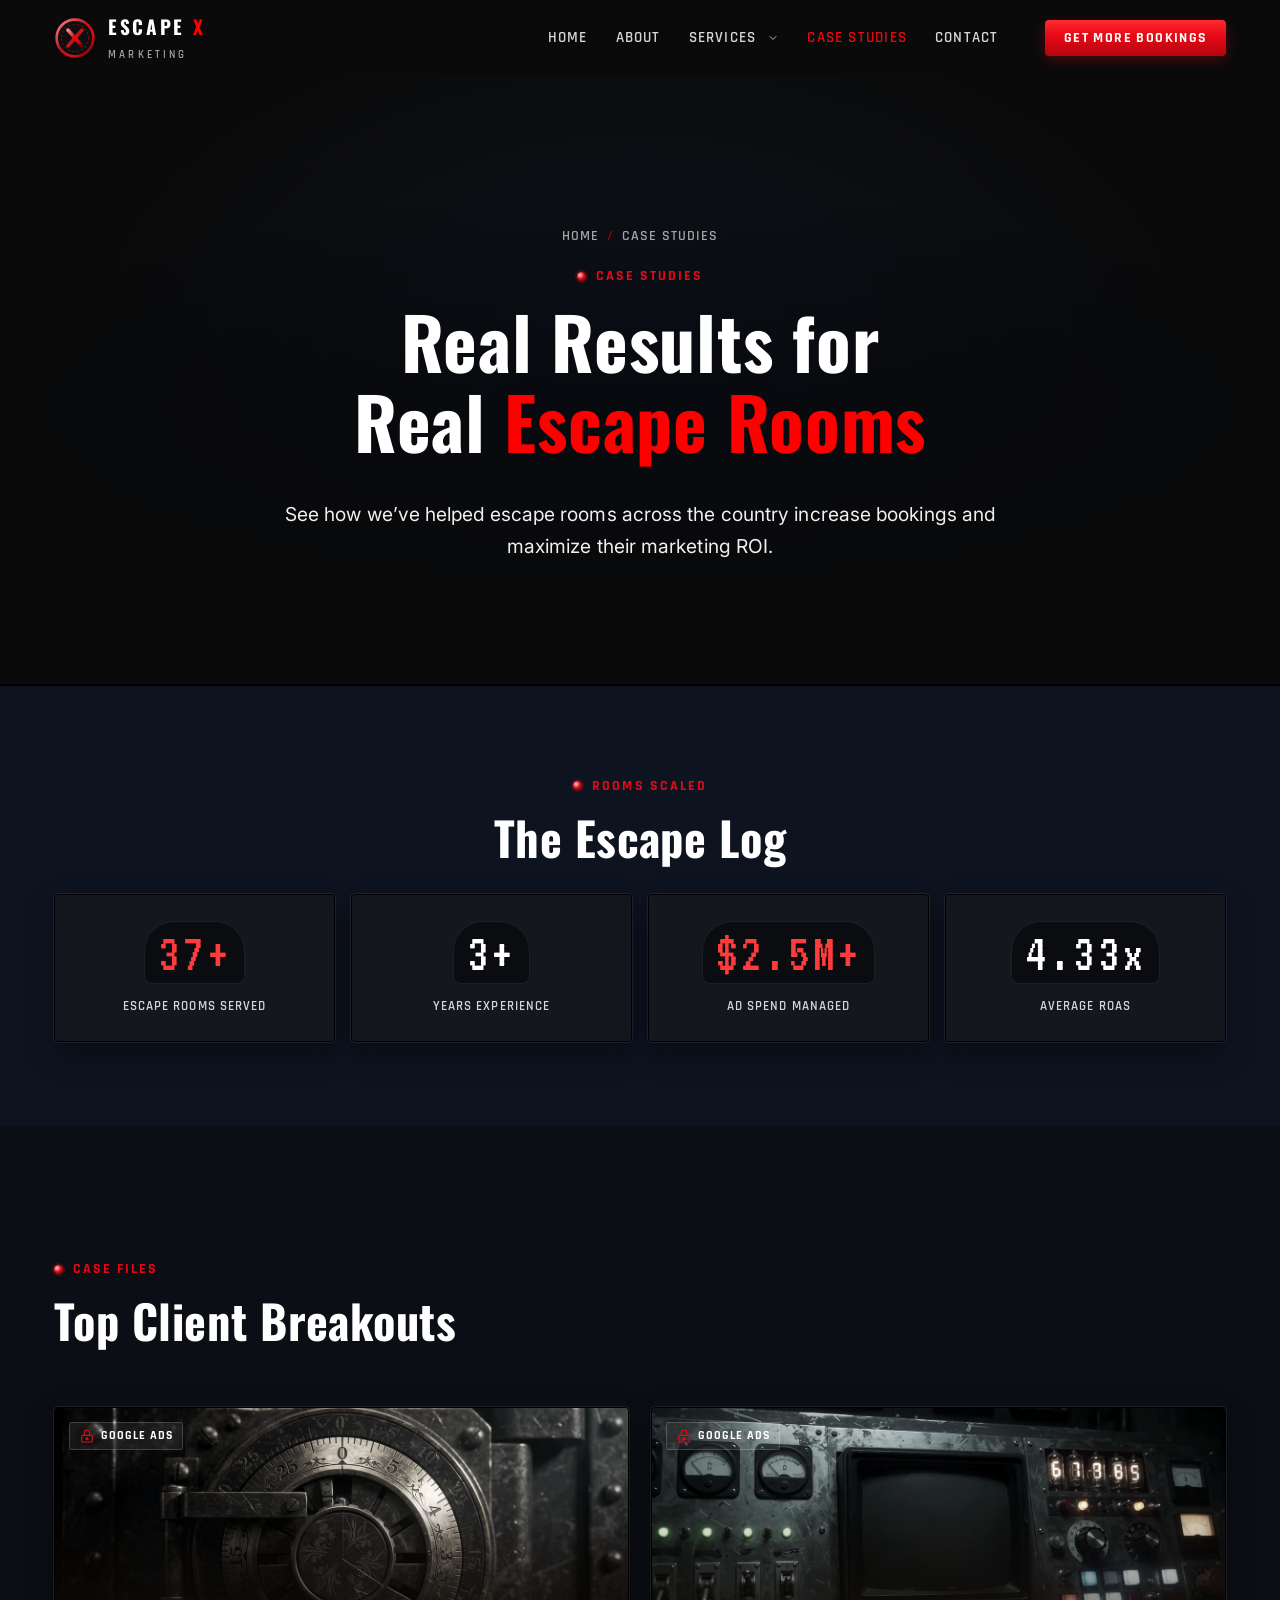
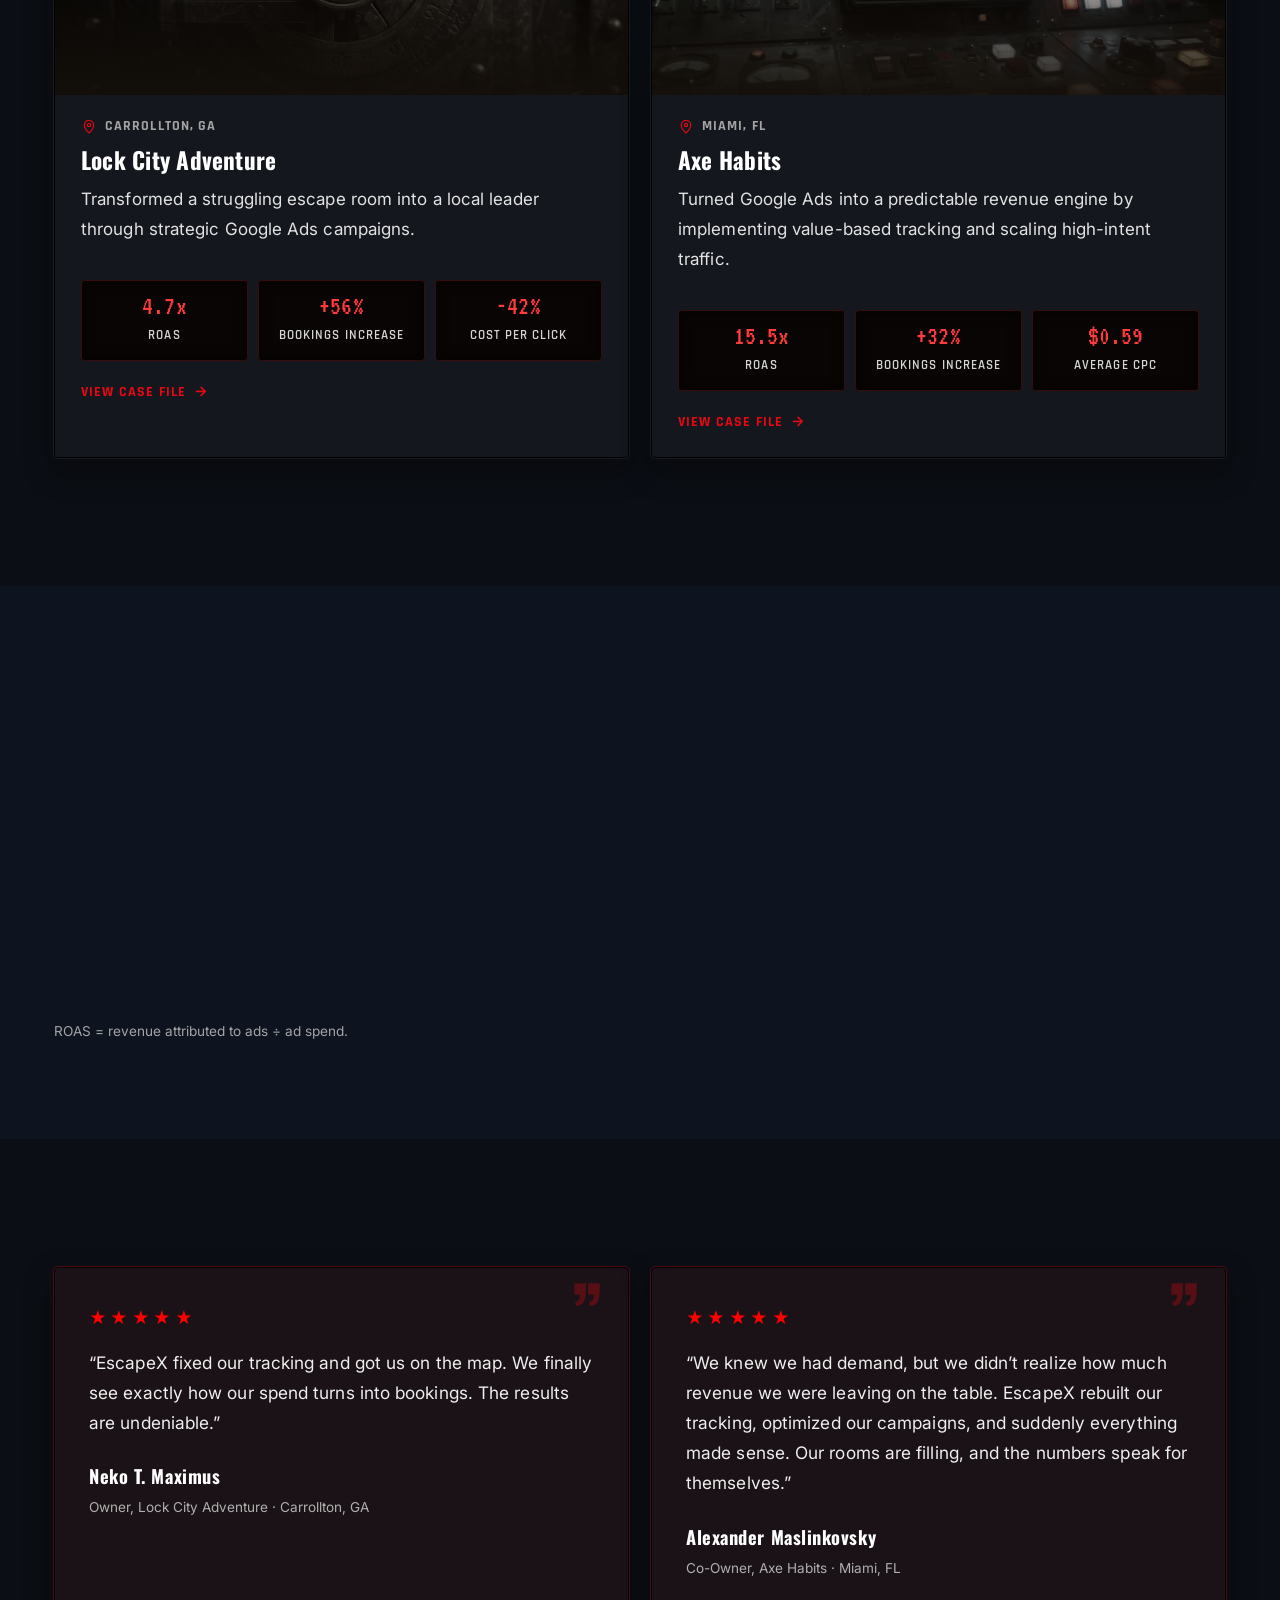
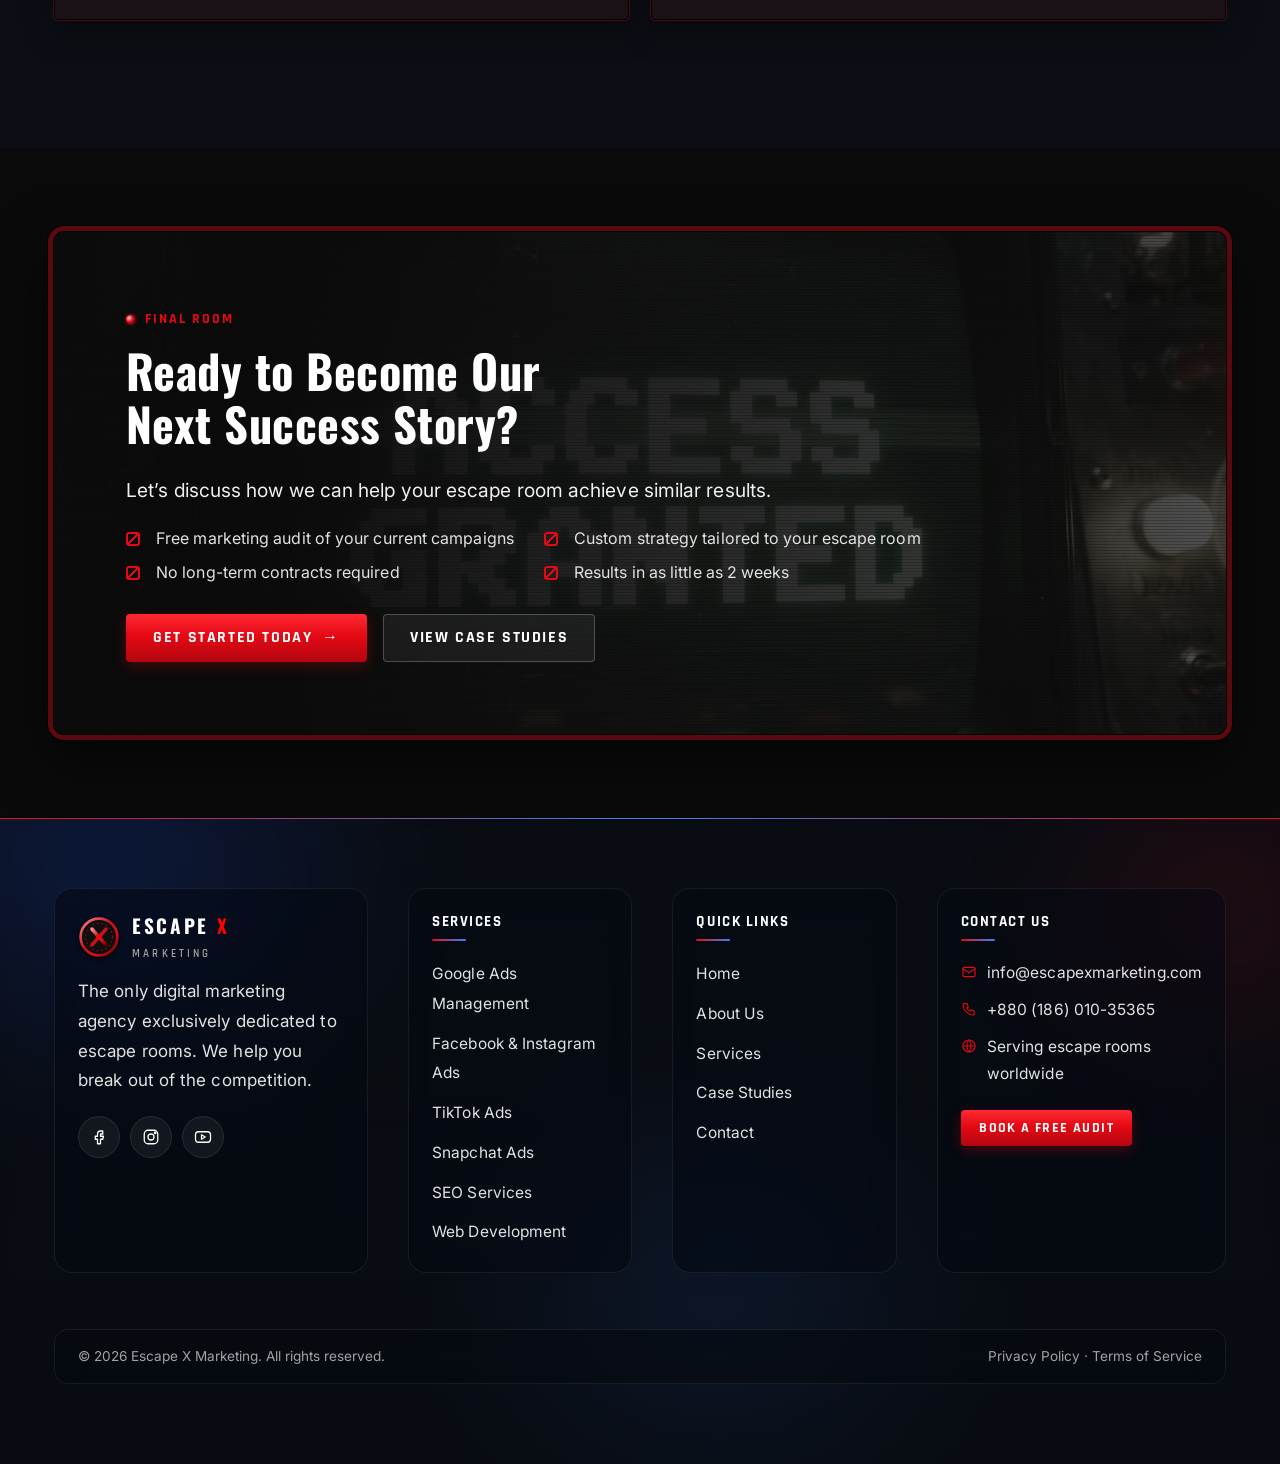
==== case-studies.html @ 793ba607 "Add files via upload" ====
<!doctype html>
<html lang="en" class="no-js">
<head>
<meta charset="utf-8">
<meta name="robots" content="noindex, nofollow">
<meta name="viewport" content="width=device-width, initial-scale=1, viewport-fit=cover">
<title>Case Studies | Escape X Marketing</title>
<meta name="description" content="Real results for real escape rooms: 4.7x and 15.5x ROAS case studies from Lock City Adventure and Axe Habits.">
<meta name="theme-color" content="#0a0a0a">
<meta property="og:title" content="Case Studies | Escape X Marketing">
<meta property="og:description" content="Real results for real escape rooms: 4.7x and 15.5x ROAS case studies from Lock City Adventure and Axe Habits.">
<meta property="og:type" content="website">
<link rel="icon" href="data:image/svg+xml,<svg viewBox='0 0 48 48' aria-hidden='true'><defs><linearGradient id='lgB' x1='0' y1='0' x2='1' y2='1'><stop offset='0' stop-color='%23ff8a8a'/><stop offset='.45' stop-color='%23c1121c'/><stop offset='.7' stop-color='%23e50914'/><stop offset='1' stop-color='%235a0000'/></linearGradient></defs><circle cx='24' cy='24' r='21' fill='%230f0f0f' stroke='url(%23lgB)' stroke-width='3'/><circle cx='24' cy='24' r='15.5' fill='none' stroke='%23e50914' stroke-width='1' stroke-dasharray='2 3' opacity='.8'/><path d='M16 15 32 33M32 15 16 33' stroke='url(%23lgB)' stroke-width='4.2' stroke-linecap='round'/><circle cx='24' cy='24' r='3.4' fill='%23e50914'/></svg>">
<link rel="preconnect" href="https://fonts.googleapis.com">
<link rel="preconnect" href="https://fonts.gstatic.com" crossorigin>
<link href="https://fonts.googleapis.com/css2?family=Oswald:wght@500;600;700&family=Rajdhani:wght@500;600;700&family=Inter:wght@400;500;600;700&family=IBM+Plex+Mono:wght@400;500&family=VT323&display=swap" rel="stylesheet">
<link rel="stylesheet" href="assets/css/site.css">
<link rel="stylesheet" href="assets/css/scroll-world.css">
</head>
<body>
<a class="skip" href="#main">Skip to content</a>
<header class="site-header">
  <div class="container">
    <a class="brand" href="index.html" aria-label="Escape X Marketing home"><svg viewBox="0 0 48 48" aria-hidden="true"><defs><linearGradient id="lgB" x1="0" y1="0" x2="1" y2="1"><stop offset="0" stop-color="#ff8a8a"/><stop offset=".45" stop-color="#c1121c"/><stop offset=".7" stop-color="#e50914"/><stop offset="1" stop-color="#5a0000"/></linearGradient></defs><circle cx="24" cy="24" r="21" fill="#0f0f0f" stroke="url(#lgB)" stroke-width="3"/><circle cx="24" cy="24" r="15.5" fill="none" stroke="#e50914" stroke-width="1" stroke-dasharray="2 3" opacity=".8"/><path d="M16 15 32 33M32 15 16 33" stroke="url(#lgB)" stroke-width="4.2" stroke-linecap="round"/><circle cx="24" cy="24" r="3.4" fill="#e50914"/></svg><span><span class="brand-word">ESCAPE <b class="brass-text">X</b></span><span class="brand-sub">MARKETING</span></span></a>
    <button class="burger" type="button" aria-label="Open menu" aria-expanded="false" aria-controls="site-nav"><span></span><span></span><span></span></button>
    <nav class="nav" id="site-nav" aria-label="Main">
      <a href="index.html">Home</a><a href="about.html">About</a><div class="dd"><a class="dd-link" href="services.html">Services</a><button type="button" class="dd-toggle" aria-expanded="false" aria-controls="svc-menu" aria-label="Show services list"><svg class="" viewBox="0 0 24 24" fill="none" stroke="currentColor" stroke-width="1.7" stroke-linecap="round" stroke-linejoin="round" aria-hidden="true"><path d="m6 9 6 6 6-6"/></svg></button><div class="dd-menu" id="svc-menu"><a href="services/google-ads.html"><span class="dd-ico"><svg class="" viewBox="0 0 24 24" fill="none" stroke="currentColor" stroke-width="1.7" stroke-linecap="round" stroke-linejoin="round" aria-hidden="true"><circle cx="11" cy="11" r="7"/><path d="m20 20-3.5-3.5"/></svg></span><span class="dd-txt"><b>Google Ads Management</b><small>4.2x Avg. ROAS</small></span></a><a href="services/facebook-instagram-ads.html"><span class="dd-ico"><svg class="" viewBox="0 0 24 24" fill="none" stroke="currentColor" stroke-width="1.7" stroke-linecap="round" stroke-linejoin="round" aria-hidden="true"><circle cx="12" cy="12" r="9"/><circle cx="12" cy="12" r="5"/><circle cx="12" cy="12" r="1.5"/></svg></span><span class="dd-txt"><b>Facebook &amp; Instagram Ads</b><small>32% Lower CPA</small></span></a><a href="services/tiktok-ads.html"><span class="dd-ico"><svg class="" viewBox="0 0 24 24" fill="none" stroke="currentColor" stroke-width="1.7" stroke-linecap="round" stroke-linejoin="round" aria-hidden="true"><rect x="3" y="4" width="18" height="16" rx="3"/><path d="m10 9 5 3-5 3z"/></svg></span><span class="dd-txt"><b>TikTok Ads</b><small>2.8M+ Views</small></span></a><a href="services/snapchat-ads.html"><span class="dd-ico"><svg class="" viewBox="0 0 24 24" fill="none" stroke="currentColor" stroke-width="1.7" stroke-linecap="round" stroke-linejoin="round" aria-hidden="true"><circle cx="12" cy="12" r="4"/><path d="M4 8V6a2 2 0 0 1 2-2h2M16 4h2a2 2 0 0 1 2 2v2M20 16v2a2 2 0 0 1-2 2h-2M8 20H6a2 2 0 0 1-2-2v-2"/></svg></span><span class="dd-txt"><b>Snapchat Ads</b><small>45% CTR Increase</small></span></a><a href="services/seo-services.html"><span class="dd-ico"><svg class="" viewBox="0 0 24 24" fill="none" stroke="currentColor" stroke-width="1.7" stroke-linecap="round" stroke-linejoin="round" aria-hidden="true"><path d="M12 21s-7-6.2-7-12a7 7 0 0 1 14 0c0 5.8-7 12-7 12z"/><circle cx="12" cy="9" r="2.5"/></svg></span><span class="dd-txt"><b>SEO Services</b><small>187% Traffic Growth</small></span></a><a href="services/web-development.html"><span class="dd-ico"><svg class="" viewBox="0 0 24 24" fill="none" stroke="currentColor" stroke-width="1.7" stroke-linecap="round" stroke-linejoin="round" aria-hidden="true"><path d="m8 8-5 4 5 4M16 8l5 4-5 4M14 4l-4 16"/></svg></span><span class="dd-txt"><b>Web Development</b><small>68% Conv. Rate Boost</small></span></a></div></div><a href="case-studies.html" aria-current="page">Case Studies</a><a href="contact.html">Contact</a>
      <a class="btn mobile-cta" href="contact.html">Get More Bookings <span class="arrow">→</span></a>
    </nav>
    <a class="btn btn-sm header-cta" href="contact.html">Get More Bookings</a>
  </div>
</header>
<main id="main">
<section class="page-hero">
  <div class="container">
    <nav class="crumbs" aria-label="Breadcrumb"><a href="index.html">Home</a><span aria-hidden="true">/</span><span>Case Studies</span></nav>
    <span class="eyebrow">Case Studies</span>
    <h1>Real Results for Real <span class="brass-text">Escape Rooms</span></h1>
    <p class="lead">See how we’ve helped escape rooms across the country increase bookings and maximize their marketing ROI.</p>
    
  </div>
</section><section class="section-tight bg-vault"><div class="container">
  <div class="section-head center reveal" style="margin-bottom:30px"><span class="eyebrow">Rooms scaled</span><h2>The Escape Log</h2></div>
  <div class="stats"><div class="panel rivets stat reveal reveal-d0"><div class="num"><span data-count="37" data-decimals="0" data-prefix="" data-suffix="+">37+</span></div><div class="lbl">Escape Rooms Served</div></div><div class="panel rivets stat reveal reveal-d1"><div class="num cyan"><span data-count="3" data-decimals="0" data-prefix="" data-suffix="+">3+</span></div><div class="lbl">Years Experience</div></div><div class="panel rivets stat reveal reveal-d2"><div class="num"><span data-count="2.5" data-decimals="1" data-prefix="$" data-suffix="M+">$2.5M+</span></div><div class="lbl">Ad Spend Managed</div></div><div class="panel rivets stat reveal reveal-d3"><div class="num cyan"><span data-count="4.33" data-decimals="2" data-prefix="" data-suffix="x">4.33x</span></div><div class="lbl">Average ROAS</div></div></div>
</div></section>
<section class="section"><div class="container">
  <div class="section-head reveal"><span class="eyebrow">Case files</span><h2>Top Client Breakouts</h2></div>
  <div class="grid g2"><a class="panel case-card panel-glow reveal reveal-d0" href="case-study-detail.html?case=lock-city">
  <div class="media"><span class="badge"><svg class="keyhole" viewBox="0 0 24 24" fill="none" stroke="currentColor" stroke-width="1.7" stroke-linecap="round" stroke-linejoin="round" aria-hidden="true"><rect x="4" y="11" width="16" height="10" rx="2"/><path d="M8 11V7a4 4 0 0 1 8 0v4"/><circle cx="12" cy="16" r="1.5"/></svg> Google Ads</span><img src="assets/img/results-mid.jpg" alt="" loading="lazy"></div>
  <div class="body">
    <span class="loc"><svg class="keyhole" viewBox="0 0 24 24" fill="none" stroke="currentColor" stroke-width="1.7" stroke-linecap="round" stroke-linejoin="round" aria-hidden="true"><path d="M12 21s-7-6.2-7-12a7 7 0 0 1 14 0c0 5.8-7 12-7 12z"/><circle cx="12" cy="9" r="2.5"/></svg> Carrollton, GA</span>
    <h3>Lock City Adventure</h3>
    <p>Transformed a struggling escape room into a local leader through strategic Google Ads campaigns.</p>
    <div class="kpis"><div><b>4.7x</b><span>ROAS</span></div><div><b>+56%</b><span>Bookings Increase</span></div><div><b>-42%</b><span>Cost Per Click</span></div></div>
    <span class="card-link">View case file <span aria-hidden="true">→</span></span>
  </div>
</a><a class="panel case-card panel-glow reveal reveal-d1" href="case-study-detail.html?case=axe-habits">
  <div class="media"><span class="badge"><svg class="keyhole" viewBox="0 0 24 24" fill="none" stroke="currentColor" stroke-width="1.7" stroke-linecap="round" stroke-linejoin="round" aria-hidden="true"><rect x="4" y="11" width="16" height="10" rx="2"/><path d="M8 11V7a4 4 0 0 1 8 0v4"/><circle cx="12" cy="16" r="1.5"/></svg> Google Ads</span><img src="assets/img/cta-mid.jpg" alt="" loading="lazy"></div>
  <div class="body">
    <span class="loc"><svg class="keyhole" viewBox="0 0 24 24" fill="none" stroke="currentColor" stroke-width="1.7" stroke-linecap="round" stroke-linejoin="round" aria-hidden="true"><path d="M12 21s-7-6.2-7-12a7 7 0 0 1 14 0c0 5.8-7 12-7 12z"/><circle cx="12" cy="9" r="2.5"/></svg> Miami, FL</span>
    <h3>Axe Habits</h3>
    <p>Turned Google Ads into a predictable revenue engine by implementing value-based tracking and scaling high-intent traffic.</p>
    <div class="kpis"><div><b>15.5x</b><span>ROAS</span></div><div><b>+32%</b><span>Bookings Increase</span></div><div><b>$0.59</b><span>Average CPC</span></div></div>
    <span class="card-link">View case file <span aria-hidden="true">→</span></span>
  </div>
</a></div>
</div></section>
<section class="section-tight bg-vault"><div class="container">
  <div class="section-head reveal"><span class="eyebrow">ROI metrics</span><h2>Side-by-Side</h2></div>
  <div class="panel reveal" style="padding:10px 18px;overflow-x:auto"><table class="spec"><thead><tr><th>Client</th><th>Location</th><th>Channel</th><th>ROAS</th><th>Bookings</th></tr></thead><tbody><tr><th><a class="cyan-text" href="case-study-detail.html?case=lock-city">Lock City Adventure</a></th><td>Carrollton, GA</td><td>Google Ads</td><td><b class='mono' style='color:var(--green)'>4.7x</b></td><td><b class='mono' style='color:var(--green)'>+56%</b></td></tr><tr><th><a class="cyan-text" href="case-study-detail.html?case=axe-habits">Axe Habits</a></th><td>Miami, FL</td><td>Google Ads</td><td><b class='mono' style='color:var(--green)'>15.5x</b></td><td><b class='mono' style='color:var(--green)'>+32%</b></td></tr></tbody></table></div>
  <p class="note" style="margin-top:14px">ROAS = revenue attributed to ads ÷ ad spend.</p>
</div></section>
<section class="section" id="voices"><div class="container"><div class="grid g2"><figure class="panel quote reveal reveal-d0" style="margin:0">
  <div class="stars" aria-label="5 out of 5 stars">★★★★★</div>
  <blockquote>“EscapeX fixed our tracking and got us on the map. We finally see exactly how our spend turns into bookings. The results are undeniable.”</blockquote>
  <figcaption><cite><b>Neko T. Maximus</b><span>Owner, Lock City Adventure · Carrollton, GA</span></cite></figcaption>
</figure><figure class="panel quote reveal reveal-d1" style="margin:0">
  <div class="stars" aria-label="5 out of 5 stars">★★★★★</div>
  <blockquote>“We knew we had demand, but we didn’t realize how much revenue we were leaving on the table. EscapeX rebuilt our tracking, optimized our campaigns, and suddenly everything made sense. Our rooms are filling, and the numbers speak for themselves.”</blockquote>
  <figcaption><cite><b>Alexander Maslinkovsky</b><span>Co-Owner, Axe Habits · Miami, FL</span></cite></figcaption>
</figure></div></div></section>
<section class="section-tight"><div class="container">
  <div class="cta-band reveal">
    <div class="bg"><img src="assets/img/cta-end.jpg" alt="" loading="lazy"></div>
    <span class="eyebrow">Final room</span>
    <h2>Ready to Become Our Next Success Story?</h2>
    <p class="lead">Let’s discuss how we can help your escape room achieve similar results.</p>
    <ul class="checks">
      <li>Free marketing audit of your current campaigns</li><li>Custom strategy tailored to your escape room</li>
      <li>No long-term contracts required</li><li>Results in as little as 2 weeks</li>
    </ul>
    <div class="btn-row"><a class="btn" href="contact.html">Get Started Today <span class="arrow">→</span></a><a class="btn btn-ghost" href="case-studies.html">View Case Studies</a></div>
  </div>
</div></section>
</main>
<footer class="site-footer">
  <div class="container">
    <div class="foot-grid">
      <div>
        <a class="brand" href="index.html" aria-label="Escape X Marketing home"><svg viewBox="0 0 48 48" aria-hidden="true"><defs><linearGradient id="lgB" x1="0" y1="0" x2="1" y2="1"><stop offset="0" stop-color="#ff8a8a"/><stop offset=".45" stop-color="#c1121c"/><stop offset=".7" stop-color="#e50914"/><stop offset="1" stop-color="#5a0000"/></linearGradient></defs><circle cx="24" cy="24" r="21" fill="#0f0f0f" stroke="url(#lgB)" stroke-width="3"/><circle cx="24" cy="24" r="15.5" fill="none" stroke="#e50914" stroke-width="1" stroke-dasharray="2 3" opacity=".8"/><path d="M16 15 32 33M32 15 16 33" stroke="url(#lgB)" stroke-width="4.2" stroke-linecap="round"/><circle cx="24" cy="24" r="3.4" fill="#e50914"/></svg><span><span class="brand-word">ESCAPE <b class="brass-text">X</b></span><span class="brand-sub">MARKETING</span></span></a>
        <p style="margin-top:18px;max-width:34ch">The only digital marketing agency exclusively dedicated to escape rooms. We help you break out of the competition.</p>
        <div class="socials">
          <a href="https://www.facebook.com/escapexmarketing/" target="_blank" rel="noopener" aria-label="Facebook"><svg class="" viewBox="0 0 24 24" fill="none" stroke="currentColor" stroke-width="1.7" stroke-linecap="round" stroke-linejoin="round" aria-hidden="true"><path d="M14 8h3V4h-3a4 4 0 0 0-4 4v3H7v4h3v6h4v-6h3l1-4h-4V8a0 0 0 0 1 0 0z"/></svg></a>
          <a href="https://www.instagram.com/escapexmarketing/" target="_blank" rel="noopener" aria-label="Instagram"><svg class="" viewBox="0 0 24 24" fill="none" stroke="currentColor" stroke-width="1.7" stroke-linecap="round" stroke-linejoin="round" aria-hidden="true"><rect x="3" y="3" width="18" height="18" rx="5"/><circle cx="12" cy="12" r="4"/><circle cx="17.5" cy="6.5" r="1"/></svg></a>
          <a href="https://www.youtube.com/@EscapeXMarketing" target="_blank" rel="noopener" aria-label="YouTube"><svg class="" viewBox="0 0 24 24" fill="none" stroke="currentColor" stroke-width="1.7" stroke-linecap="round" stroke-linejoin="round" aria-hidden="true"><rect x="2" y="5" width="20" height="14" rx="4"/><path d="m10 9 5 3-5 3z"/></svg></a>
        </div>
      </div>
      <div><h4>Services</h4><ul><li><a href="services/google-ads.html">Google Ads Management</a></li><li><a href="services/facebook-instagram-ads.html">Facebook &amp; Instagram Ads</a></li><li><a href="services/tiktok-ads.html">TikTok Ads</a></li><li><a href="services/snapchat-ads.html">Snapchat Ads</a></li><li><a href="services/seo-services.html">SEO Services</a></li><li><a href="services/web-development.html">Web Development</a></li></ul></div>
      <div><h4>Quick Links</h4><ul>
        <li><a href="index.html">Home</a></li><li><a href="about.html">About Us</a></li>
        <li><a href="services.html">Services</a></li><li><a href="case-studies.html">Case Studies</a></li>
        <li><a href="contact.html">Contact</a></li></ul></div>
      <div><h4>Contact Us</h4><ul class="foot-contact">
        <li><svg class="" viewBox="0 0 24 24" fill="none" stroke="currentColor" stroke-width="1.7" stroke-linecap="round" stroke-linejoin="round" aria-hidden="true"><rect x="3" y="5" width="18" height="14" rx="2"/><path d="m3 7 9 6 9-6"/></svg><a href="mailto:info@escapexmarketing.com">info@escapexmarketing.com</a></li>
        <li><svg class="" viewBox="0 0 24 24" fill="none" stroke="currentColor" stroke-width="1.7" stroke-linecap="round" stroke-linejoin="round" aria-hidden="true"><path d="M5 4h4l2 5-2.5 1.5a11 11 0 0 0 5 5L15 13l5 2v4a2 2 0 0 1-2 2A16 16 0 0 1 3 6a2 2 0 0 1 2-2"/></svg><a href="tel:+8801860103565">+880 (186) 010-35365</a></li>
        <li><svg class="" viewBox="0 0 24 24" fill="none" stroke="currentColor" stroke-width="1.7" stroke-linecap="round" stroke-linejoin="round" aria-hidden="true"><circle cx="12" cy="12" r="9"/><path d="M3 12h18M12 3a14 14 0 0 1 0 18M12 3a14 14 0 0 0 0 18"/></svg><span>Serving escape rooms worldwide</span></li></ul>
        <a class="btn btn-sm" style="margin-top:22px" href="contact.html">Book a Free Audit</a>
      </div>
    </div>
    <div class="foot-bottom">
      <span>© <span data-year>2026</span> Escape X Marketing. All rights reserved.</span>
      <span><a href="https://escapexmarketing.com/privacy-policy/" target="_blank" rel="noopener">Privacy Policy</a> · <a href="https://escapexmarketing.com/terms-&-conditions/" target="_blank" rel="noopener">Terms of Service</a></span>
    </div>
  </div>
</footer>
<script src="assets/js/site.js" defer></script>
</body>
</html>
---- assets/css/site.css ----
/* =====================================================================
   Escape X Marketing — design system (OLD-TECH edition)
   Colours match escapexmarketing.com (black · blood red · white).
   Old-tech details: riveted iron, red indicator lamps, LED/nixie digits,
   CRT scanlines, typewriter labels, label-maker tape, film grain
   ===================================================================== */
:root{
  /* Palette matched to escapexmarketing.com: black/charcoal, blood red, white, greys */
  --bg:#0a0a0a;
  --bg-2:#0f0f0f;
  --panel:#111111;
  --panel-2:#1a1a1a;
  --maroon:#3a0000;
  --maroon-2:#2c0709;
  --line:rgba(229,9,20,.2);
  --line-strong:rgba(229,9,20,.45);
  --ink:#ffffff;
  --ink-2:#bbbbbb;
  --ink-3:#7a7a7a;
  --brass-1:#ff8a8a;       /* legacy names -> red scale */
  --brass-2:#e50914;
  --brass-3:#a3000b;
  --brass-4:#5a0a0e;
  --cyan:#e50914;          /* primary accent (site red) */
  --cyan-2:#d21f1f;
  --cyan-glow:rgba(229,9,20,.45);
  --green:#ff3b3b;         /* "positive" readouts glow red like LED displays */
  --red:#ff0000;
  --radius:4px;
  --maxw:1220px;
  --header-h:76px;
  --f-display:"Oswald", Impact, "Arial Narrow", sans-serif;
  --f-body:"Inter", system-ui, -apple-system, Segoe UI, Roboto, sans-serif;
  --f-mono:"Special Elite", "Courier Prime", "Courier New", monospace;   /* typewriter */
  --f-crt:"VT323", "Courier New", monospace;                              /* CRT / LED digits */
  --brass-grad:linear-gradient(180deg,#ff2a33 0%,#e50914 45%,#b3060f 100%);
  --noise:url("data:image/svg+xml;utf8,<svg xmlns='http://www.w3.org/2000/svg' width='160' height='160'><filter id='n'><feTurbulence type='fractalNoise' baseFrequency='.9' numOctaves='3' stitchTiles='stitch'/><feColorMatrix values='0 0 0 0 1  0 0 0 0 1  0 0 0 0 1  0 0 0 .6 0'/></filter><rect width='100%' height='100%' filter='url(%23n)'/></svg>");
  --brushed:repeating-linear-gradient(90deg,rgba(255,255,255,.022) 0 1px,transparent 1px 3px);
  --rivet:radial-gradient(circle at 35% 35%,#f0f0f0,#7a7a7a 50%,#1a1a1a 80%);
}
*,*::before,*::after{box-sizing:border-box}
html{scroll-behavior:smooth;-webkit-text-size-adjust:100%}
@media (prefers-reduced-motion:reduce){html{scroll-behavior:auto}}
body{margin:0;background:var(--bg);color:var(--ink);font:400 17px/1.7 var(--f-body);-webkit-font-smoothing:antialiased;overflow-x:hidden}
body::after{ /* film grain + dust over everything */
  content:"";position:fixed;inset:0;pointer-events:none;z-index:60;
  background-image:var(--noise);opacity:.09;mix-blend-mode:overlay;
}
img,video{max-width:100%;display:block}
a{color:inherit;text-decoration:none}
::selection{background:var(--cyan);color:#ffffff}
:focus-visible{outline:2px dashed var(--cyan);outline-offset:3px}

.container{width:100%;max-width:var(--maxw);margin:0 auto;padding:0 24px}
@media (max-width:640px){.container{padding:0 16px}}
.skip{position:absolute;left:-999px;top:8px;z-index:100;background:var(--cyan);color:#ffffff;padding:8px 14px}
.skip:focus{left:8px}

/* ---------- Typography ---------- */
h1,h2,h3,h4{font-family:var(--f-display);font-weight:700;letter-spacing:.01em;line-height:1.12;margin:0 0 .5em;text-wrap:balance;color:var(--ink)}
h1{font-size:clamp(2.3rem,5.6vw,4.5rem)}
h2{font-size:clamp(1.8rem,3.8vw,2.9rem)}
h3{font-size:clamp(1.15rem,2vw,1.45rem)}
h4{font-size:1.05rem}
p{margin:0 0 1em;color:var(--ink-2)}
.lead{font-size:clamp(1.05rem,1.6vw,1.2rem);color:var(--ink-2);max-width:62ch}
.brass-text{color:#ff0000;text-shadow:0 0 24px rgba(255,0,0,.35)}
.cyan-text{color:var(--cyan);text-shadow:0 0 12px var(--cyan-glow)}
.eyebrow{
  display:inline-flex;align-items:center;gap:.7em;margin-bottom:1.1rem;
  font:400 .8rem/1 var(--f-mono);letter-spacing:.2em;text-transform:uppercase;color:var(--cyan);
}
.eyebrow::before{ /* tungsten indicator lamp */
  content:"";width:9px;height:9px;border-radius:50%;flex-shrink:0;
  background:radial-gradient(circle at 35% 35%,#ffd0d0,#e50914 45%,#5a0000);
  box-shadow:0 0 10px rgba(229,9,20,.9),0 0 0 2px #300004;
}
.mono{font-family:var(--f-mono)}
.center{text-align:center}
.center .eyebrow{justify-content:center}
.center .lead{margin-left:auto;margin-right:auto}

/* ---------- Buttons: engraved brass plaque + Dymo tape ---------- */
.btn{
  position:relative;display:inline-flex;align-items:center;justify-content:center;gap:.6em;
  padding:1em 1.7em;border-radius:4px;border:0;cursor:pointer;
  font:400 .9rem/1 var(--f-mono);letter-spacing:.14em;text-transform:uppercase;
  color:#ffffff;background:var(--brass-grad);
  text-shadow:0 1px 0 rgba(0,0,0,.35);
  box-shadow:inset 0 1px 0 rgba(255,255,255,.6),inset 0 -2px 0 rgba(0,0,0,.4),0 0 0 1px #300004,0 4px 0 #0a0a0a,0 8px 18px rgba(0,0,0,.5);
  transition:transform .12s ease,box-shadow .12s ease,filter .2s ease;white-space:nowrap;
}
.btn::before,.btn::after{ /* screws */
  content:"";position:absolute;top:50%;width:6px;height:6px;margin-top:-3px;border-radius:50%;
  background:var(--rivet);box-shadow:0 1px 1px rgba(0,0,0,.6);
}
.btn::before{left:8px}.btn::after{right:8px}
.btn:hover{filter:brightness(1.1)}
.btn:active{transform:translateY(3px);box-shadow:inset 0 1px 0 rgba(255,255,255,.5),inset 0 -1px 0 rgba(0,0,0,.4),0 0 0 1px #300004,0 1px 0 #0a0a0a,0 3px 8px rgba(0,0,0,.5)}
.btn-ghost{ /* embossed label-maker tape */
  background:#111111;color:#ffffff;text-shadow:0 1px 0 #000,0 -1px 0 rgba(255,255,255,.08);
  box-shadow:inset 0 0 0 1px #2a2a2a,0 3px 0 #000,0 8px 16px rgba(0,0,0,.45);
}
.btn-ghost::before,.btn-ghost::after{display:none}
.btn-ghost:hover{background:#1a1a1a;color:var(--cyan);filter:none}
.btn-sm{padding:.8em 1.3em;font-size:.78rem}
.btn .arrow{transition:transform .2s}
.btn:hover .arrow{transform:translateX(4px)}
.btn-row{display:flex;flex-wrap:wrap;gap:16px}

/* ---------- Header: iron rail with red trim ---------- */
.site-header{
  position:sticky;top:0;z-index:50;height:var(--header-h);
  background:var(--brushed),linear-gradient(180deg,#1a1a1a,#0b0b0b);
  border-bottom:2px solid #000;
  box-shadow:0 1px 0 #5a0a0e,0 6px 20px rgba(0,0,0,.6);
}
.site-header::after{content:"";position:absolute;left:0;right:0;bottom:-4px;height:2px;background:var(--brass-grad);opacity:.8}
.site-header .container{height:100%;display:flex;align-items:center;gap:24px}
.brand{display:flex;align-items:center;gap:12px;flex-shrink:0}
.brand svg{width:42px;height:42px;filter:drop-shadow(0 2px 2px rgba(0,0,0,.7))}
.brand-word{font:700 1.2rem/1 var(--f-display);letter-spacing:.14em}
.brand-word b{font-weight:900}
.brand-sub{display:block;font:400 .6rem/1 var(--f-mono);letter-spacing:.34em;color:var(--ink-3);margin-top:5px}
.nav{margin-left:auto;display:flex;align-items:center;gap:2px}
.nav > a,.nav .dd > button{
  font:400 .8rem/1 var(--f-mono);letter-spacing:.14em;text-transform:uppercase;color:var(--ink-2);
  padding:10px 13px;border-radius:3px;background:none;border:0;cursor:pointer;
  display:inline-flex;align-items:center;gap:6px;transition:color .2s,background .2s;
}
.nav > a:hover,.nav .dd > button:hover,.nav .dd:focus-within > button{color:var(--ink);background:rgba(229,9,20,.08)}
.nav a[aria-current="page"],.nav .dd.active > button{color:var(--cyan);text-shadow:0 0 10px var(--cyan-glow)}
.dd{position:relative}
.dd > button svg{width:10px;height:10px;transition:transform .2s}
.dd-menu{
  position:absolute;top:calc(100% + 12px);left:50%;transform:translate(-50%,6px);
  min-width:310px;padding:10px;border-radius:6px;
  background:var(--brushed),linear-gradient(180deg,#1a1a1a,#0f0f0f);border:1px solid #000;
  box-shadow:0 0 0 1px #5a0a0e,0 24px 60px rgba(0,0,0,.7);
  opacity:0;visibility:hidden;transition:opacity .18s,transform .18s,visibility .18s;
}
.dd:hover .dd-menu,.dd:focus-within .dd-menu,.dd.open .dd-menu{opacity:1;visibility:visible;transform:translate(-50%,0)}
.dd:hover > button svg,.dd.open > button svg{transform:rotate(180deg)}
.dd-menu a{display:flex;align-items:center;gap:12px;padding:10px 12px;border-radius:4px;font-size:.95rem;color:var(--ink-2)}
.dd-menu a:hover,.dd-menu a[aria-current="page"]{background:rgba(229,9,20,.08);color:var(--ink)}
.dd-menu a .ico{width:32px;height:32px;border-radius:50%;display:grid;place-items:center;background:radial-gradient(circle at 35% 30%,#2a2a2a,#0f0f0f);box-shadow:0 0 0 1.5px #8b0d12;color:var(--brass-2);flex-shrink:0}
.dd-menu a .ico svg{width:15px;height:15px}
.dd-menu a small{display:block;font:400 .66rem/1.3 var(--f-mono);color:var(--cyan);letter-spacing:.08em;margin-top:2px}
.dd-menu hr{border:0;border-top:1px dashed var(--line-strong);margin:6px 4px}
.header-cta{margin-left:10px}
.burger{display:none;margin-left:auto;width:46px;height:46px;border-radius:4px;border:0;background:#111111;box-shadow:inset 0 0 0 1px #2a2a2a,0 3px 0 #000;cursor:pointer;position:relative}
.burger span{position:absolute;left:12px;right:12px;height:2px;background:var(--brass-2);transition:transform .25s,opacity .25s}
.burger span:nth-child(1){top:15px}.burger span:nth-child(2){top:21px}.burger span:nth-child(3){top:27px}
.nav-open .burger span:nth-child(1){transform:translateY(6px) rotate(45deg)}
.nav-open .burger span:nth-child(2){opacity:0}
.nav-open .burger span:nth-child(3){transform:translateY(-6px) rotate(-45deg)}
@media (max-width:1020px){
  .burger{display:block}
  .header-cta{display:none}
  .nav{
    position:fixed;left:0;right:0;top:var(--header-h);bottom:0;margin:0;
    flex-direction:column;align-items:stretch;gap:0;padding:18px 16px 40px;overflow-y:auto;
    background:var(--brushed),#0b0b0b;border-top:2px solid #5a0a0e;
    transform:translateX(100%);transition:transform .3s ease;visibility:hidden;
  }
  .nav-open .nav{transform:none;visibility:visible}
  .nav > a,.nav .dd > button{width:100%;justify-content:space-between;padding:17px 12px;font-size:.9rem;border-bottom:1px dashed rgba(229,9,20,.18);border-radius:0}
  .dd-menu{position:static;transform:none;min-width:0;opacity:1;visibility:visible;display:none;box-shadow:none;background:transparent;border:0;padding:4px 0 10px 8px}
  .dd.open .dd-menu{display:block;transform:none}
  .dd:hover .dd-menu{transform:none}
  .nav .mobile-cta{display:flex;margin-top:22px}
}
@media (min-width:1021px){.nav .mobile-cta{display:none}}
body.nav-open{overflow:hidden}

/* ---------- Sections (translucent so the film shows through) ---------- */
section{position:relative}
.section{padding:clamp(76px,10vw,130px) 0}
.section-tight{padding:clamp(50px,7vw,84px) 0}
.section-head{margin-bottom:clamp(36px,5vw,60px)}
.divider{height:10px;border:0;margin:0;background:
  radial-gradient(circle,#8b0d12 0 2px,transparent 2.5px) 0 50%/34px 10px repeat-x,
  linear-gradient(transparent 4px,rgba(229,9,20,.25) 4px 6px,transparent 6px)}
.bg-vault{background:linear-gradient(180deg,rgba(10,10,10,.5),rgba(40,0,0,.62),rgba(10,10,10,.5))}

/* ---------- Riveted iron plate ---------- */
.panel{
  position:relative;border-radius:var(--radius);padding:28px;
  background:var(--brushed),linear-gradient(160deg,rgba(26,26,26,.94),rgba(17,17,17,.94) 60%,rgba(12,12,12,.95));
  border:1px solid #000;
  box-shadow:0 0 0 1px rgba(229,9,20,.45),inset 0 1px 0 rgba(255,255,255,.05),inset 0 0 40px rgba(0,0,0,.4),0 14px 34px rgba(0,0,0,.5);
  text-shadow:none;
}
.panel.rivets::before,.panel.rivets::after{content:"";position:absolute;top:11px;width:8px;height:8px;border-radius:50%;background:var(--rivet);box-shadow:0 1px 1px rgba(0,0,0,.7)}
.panel.rivets::before{left:11px}.panel.rivets::after{right:11px}
.panel-glow{transition:transform .25s,box-shadow .25s}
.panel-glow:hover{transform:translateY(-3px);box-shadow:0 0 0 1px var(--brass-2),inset 0 0 40px rgba(0,0,0,.4),0 18px 40px rgba(0,0,0,.6),0 0 30px rgba(229,9,20,.12)}
.brass-frame{position:relative;border-radius:8px;padding:6px;background:var(--brass-grad);box-shadow:inset 0 0 0 1px rgba(0,0,0,.5),0 18px 44px rgba(0,0,0,.6)}
.brass-frame > *{border-radius:3px;overflow:hidden;filter:grayscale(.3) contrast(1.05)}

/* ---------- Grids ---------- */
.grid{display:grid;gap:22px}
.g2{grid-template-columns:repeat(2,minmax(0,1fr))}
.g3{grid-template-columns:repeat(3,minmax(0,1fr))}
.g4{grid-template-columns:repeat(4,minmax(0,1fr))}
@media (max-width:980px){.g3,.g4{grid-template-columns:repeat(2,minmax(0,1fr))}}
@media (max-width:640px){.g2,.g3,.g4{grid-template-columns:1fr}}
.split{display:grid;grid-template-columns:1.05fr .95fr;gap:clamp(32px,5vw,72px);align-items:center}
@media (max-width:900px){.split{grid-template-columns:1fr}}

/* ---------- Stats: nixie tubes ---------- */
.stats{display:grid;grid-template-columns:repeat(4,minmax(0,1fr));gap:16px}
@media (max-width:860px){.stats{grid-template-columns:repeat(2,minmax(0,1fr))}}
.stat{text-align:center;padding:26px 14px}
.stat .num{
  display:inline-block;padding:6px 14px 2px;border-radius:30px 30px 8px 8px;
  background:radial-gradient(ellipse at 50% 30%,rgba(255,40,40,.12),rgba(0,0,0,.6));
  box-shadow:inset 0 0 0 1px rgba(255,200,150,.12),inset 0 0 20px rgba(0,0,0,.8);
  font:400 clamp(2.4rem,4.6vw,3.4rem)/1 var(--f-crt);color:#ff3b3b;letter-spacing:.04em;
  text-shadow:0 0 6px rgba(255,40,40,.95),0 0 22px rgba(229,9,20,.55);
}
.stat .num.cyan{color:#ffffff;text-shadow:0 0 6px rgba(255,80,80,.9),0 0 22px rgba(229,9,20,.55)}
.stat .lbl{margin-top:14px;font:400 .74rem/1.3 var(--f-mono);letter-spacing:.16em;text-transform:uppercase;color:var(--ink-3)}

/* ---------- Service cards ---------- */
.svc-card{display:flex;flex-direction:column;height:100%}
.svc-card .ico{
  width:58px;height:58px;border-radius:50%;display:grid;place-items:center;margin-bottom:20px;
  background:radial-gradient(circle at 35% 30%,#2a2a2a,#0d0d0d);
  box-shadow:0 0 0 3px #8b0d12,0 0 0 5px #0a0a0a,inset 0 2px 6px rgba(0,0,0,.8);color:var(--brass-2);
}
.svc-card .ico svg{width:26px;height:26px}
.svc-card h3{margin-bottom:.4em}
.svc-card p{flex:1}
.metric-chip{
  display:inline-flex;align-items:center;gap:8px;margin-top:6px;padding:7px 12px;border-radius:3px;align-self:flex-start;
  font:400 .95rem/1 var(--f-crt);letter-spacing:.08em;color:var(--green);text-transform:uppercase;
  background:#0a0505;box-shadow:inset 0 0 0 1px rgba(255,59,59,.28),inset 0 0 12px rgba(0,0,0,.8);
  text-shadow:0 0 8px rgba(255,59,59,.6);
}
.metric-chip::before{content:"";width:6px;height:6px;border-radius:50%;background:var(--green);box-shadow:0 0 8px var(--green)}
.card-link{margin-top:18px;font:400 .8rem/1 var(--f-mono);letter-spacing:.14em;text-transform:uppercase;color:var(--cyan);display:inline-flex;gap:8px}
.card-link:hover{text-shadow:0 0 10px var(--cyan-glow)}
.checks{list-style:none;padding:0;margin:14px 0 0;display:grid;gap:9px}
.checks li{position:relative;padding-left:28px;color:var(--ink-2);font-size:.97rem}
.checks li::before{ /* typewritten [x] */
  content:"[x]";position:absolute;left:0;top:.05em;font:400 .85rem/1.6 var(--f-mono);color:var(--cyan);letter-spacing:-.05em;
}

/* ---------- Page hero ---------- */
.page-hero{position:relative;overflow:hidden;isolation:isolate;padding:clamp(96px,12vw,160px) 0 clamp(64px,8vw,104px);border-bottom:2px solid #000;box-shadow:0 2px 0 rgba(229,9,20,.5)}
.page-hero .bg{position:absolute;inset:0;z-index:-2}
.page-hero .bg img{width:100%;height:100%;object-fit:cover;opacity:.4;filter:grayscale(.6)}
.page-hero::before{content:"";position:absolute;inset:0;z-index:-1;background:linear-gradient(180deg,rgba(10,10,10,.5),rgba(10,10,10,.85) 70%,var(--bg))}
.page-hero{min-height:62vh;display:flex;align-items:center;text-align:center;
  background:radial-gradient(ellipse 60% 70% at 50% 40%,rgba(229,9,20,.16),transparent 70%)}
.page-hero .container{position:relative;display:flex;flex-direction:column;align-items:center}
.page-hero h1{max-width:20ch;margin-left:auto;margin-right:auto}
.page-hero .lead{margin-left:auto;margin-right:auto}
.page-hero .crumbs,.page-hero .btn-row{justify-content:center}
.page-hero .stats{width:100%}
.crumbs{display:flex;flex-wrap:wrap;gap:8px;align-items:center;margin-bottom:26px;font:400 .76rem/1 var(--f-mono);letter-spacing:.12em;text-transform:uppercase;color:var(--ink-3)}
.crumbs a:hover{color:var(--cyan)}
.crumbs span[aria-hidden]{color:var(--brass-3)}
.hero-metric{display:inline-flex;align-items:center;gap:14px;margin-top:22px;padding:10px 18px;border-radius:4px;background:#0a0505;box-shadow:inset 0 0 0 1px rgba(255,59,59,.3),0 3px 0 #000;text-shadow:none}
.hero-metric b{font:400 2rem/1 var(--f-crt);color:var(--green);text-shadow:0 0 12px rgba(255,59,59,.6)}
.hero-metric span{font:400 .76rem/1.3 var(--f-mono);letter-spacing:.14em;text-transform:uppercase;color:var(--ink-2)}

/* Homepage hero (film behind) */
.home-hero{min-height:calc(100vh - var(--header-h));min-height:calc(100svh - var(--header-h));display:flex;align-items:center;justify-content:center;text-align:center;padding:100px 0 110px}
.home-hero .container{display:flex;flex-direction:column;align-items:center}
.home-hero h1{max-width:16ch;margin-left:auto;margin-right:auto}
.home-hero .btn-row{justify-content:center}
.home-hero p{max-width:56ch;margin-left:auto;margin-right:auto;font-size:clamp(1.05rem,1.6vw,1.22rem);color:#cccccc}
.scroll-cue{margin-top:44px;display:inline-flex;align-items:center;gap:12px;font:400 .72rem/1 var(--f-mono);letter-spacing:.26em;text-transform:uppercase;color:var(--ink-2)}
.scroll-cue i{width:22px;height:34px;border:1.5px solid var(--brass-2);border-radius:12px;position:relative}
.scroll-cue i::after{content:"";position:absolute;left:50%;top:7px;width:3px;height:7px;margin-left:-1.5px;border-radius:2px;background:var(--cyan);animation:cue 1.6s ease-in-out infinite}
@keyframes cue{0%{transform:translateY(0);opacity:1}70%{transform:translateY(10px);opacity:0}100%{opacity:0}}

/* ---------- Process steps: brass dial knobs ---------- */
.steps{display:grid;gap:18px;position:relative}
.step{position:relative;display:grid;grid-template-columns:78px 1fr;gap:22px;align-items:start}
.step .knob{width:78px;height:78px;border-radius:50%;display:grid;place-items:center;position:relative;
  background:repeating-conic-gradient(from 0deg,#2a2a2a 0 4deg,#8a8a8a 4deg 8deg),#444;
  box-shadow:0 6px 14px rgba(0,0,0,.6),inset 0 0 0 3px rgba(0,0,0,.35)}
.step .knob::after{content:"";position:absolute;inset:9px;border-radius:50%;background:radial-gradient(circle at 40% 35%,#1c1c1c,#050505);box-shadow:inset 0 2px 6px rgba(0,0,0,.9)}
.step .knob span{position:relative;z-index:1;font:400 1.7rem/1 var(--f-crt);color:#ff3b3b;text-shadow:0 0 8px rgba(255,40,40,.9)}
.step:not(:last-child)::before{content:"";position:absolute;left:38px;top:84px;bottom:-20px;width:0;border-left:2px dashed rgba(229,9,20,.35)}
.step .panel{padding:22px 24px}
.step h3{margin-bottom:.35em}
.step .tag{font:400 .72rem/1 var(--f-mono);letter-spacing:.18em;color:var(--brass-2);text-transform:uppercase;margin-bottom:10px;display:block}
@media (max-width:560px){.step{grid-template-columns:54px 1fr;gap:14px}.step .knob{width:54px;height:54px}.step .knob::after{inset:6px}.step .knob span{font-size:1.3rem}.step:not(:last-child)::before{left:26px;top:60px}}

/* ---------- Spec table: ledger ---------- */
.spec{width:100%;border-collapse:collapse;font-size:.97rem}
.spec th,.spec td{padding:14px 16px;text-align:left;vertical-align:top;border-bottom:1px dashed rgba(229,9,20,.18)}
.spec th{font:400 .78rem/1.35 var(--f-mono);letter-spacing:.12em;text-transform:uppercase;color:var(--brass-2);width:32%}
.spec td{color:var(--ink-2)}
.spec tr:hover td,.spec tr:hover th{background:rgba(229,9,20,.04)}
@media (max-width:640px){.spec th,.spec td{display:block;width:100%;padding:8px 4px}.spec th{padding-top:16px;border:0}}

/* ---------- CRT terminal ---------- */
.terminal{
  border-radius:18px;padding:16px;text-shadow:none;
  background:linear-gradient(180deg,#222222,#111111);
  box-shadow:0 0 0 1px #000,inset 0 2px 0 rgba(255,255,255,.08),0 16px 40px rgba(0,0,0,.6);
}
.terminal .bar{display:flex;gap:8px;align-items:center;padding:0 6px 12px}
.terminal .bar i{width:10px;height:10px;border-radius:50%;background:#2a2a2a;box-shadow:inset 0 1px 1px #000}
.terminal .bar i:first-child{background:radial-gradient(circle at 35% 35%,#ffb3b3,#ff4a2e 50%,#5a0000);box-shadow:0 0 8px rgba(255,74,46,.6)}
.terminal pre{
  position:relative;margin:0;padding:22px 24px;border-radius:14px/18px;overflow:hidden;
  white-space:pre-wrap;word-break:break-word;
  font:400 1.18rem/1.45 var(--f-crt);color:#ff6a6a;
  background:radial-gradient(ellipse at 50% 45%,#1a0707,#070202 80%);
  box-shadow:inset 0 0 40px rgba(0,0,0,.9),inset 0 0 0 2px #000;
  text-shadow:0 0 6px rgba(255,59,59,.55);
}
.terminal pre::after{content:"";position:absolute;inset:0;pointer-events:none;background:repeating-linear-gradient(0deg,rgba(0,0,0,.35) 0 1px,transparent 1px 3px)}
.terminal .c{color:#9a4a4a}
.terminal .k{color:#ffd6d6}
.terminal .y{color:#ffffff;text-shadow:0 0 6px rgba(255,255,255,.5)}

/* ---------- Case cards: sepia photos ---------- */
.case-card{overflow:hidden;padding:0;display:flex;flex-direction:column}
.case-card .media{position:relative;aspect-ratio:16/8;overflow:hidden}
.case-card .media img{width:100%;height:100%;object-fit:cover;transition:transform .6s;filter:grayscale(.55) contrast(1.1)}
.case-card:hover .media img{transform:scale(1.04)}
.case-card .media::after{content:"";position:absolute;inset:0;background:linear-gradient(180deg,transparent 30%,rgba(20,15,10,.95))}
.case-card .badge{position:absolute;top:14px;left:14px;z-index:1}
.case-card .body{padding:24px 26px 28px;flex:1;display:flex;flex-direction:column}
.badge{display:inline-flex;align-items:center;gap:6px;padding:6px 10px;border-radius:2px;
  font:400 .72rem/1 var(--f-mono);letter-spacing:.14em;text-transform:uppercase;
  background:#111111;color:#ffffff;box-shadow:0 0 0 1px #2a2a2a,0 2px 0 #000;text-shadow:0 1px 0 #000}
.loc{font:400 .78rem/1 var(--f-mono);letter-spacing:.12em;text-transform:uppercase;color:var(--ink-3);margin-bottom:10px;display:flex;gap:8px;align-items:center}
.kpis{display:grid;grid-template-columns:repeat(3,1fr);gap:10px;margin:18px 0 6px}
.kpis div{padding:12px 8px;border-radius:4px;background:#0a0505;box-shadow:inset 0 0 0 1px rgba(255,59,59,.2),inset 0 0 14px rgba(0,0,0,.8);text-align:center}
.kpis b{display:block;font:400 1.7rem/1 var(--f-crt);color:var(--green);text-shadow:0 0 10px rgba(255,59,59,.5)}
.kpis span{font:400 .64rem/1.3 var(--f-mono);letter-spacing:.12em;text-transform:uppercase;color:var(--ink-3)}

/* ---------- Testimonials: aged paper cards ---------- */
.quote{padding:36px 34px;background:linear-gradient(160deg,rgba(58,0,0,.92),rgba(20,4,5,.95));box-shadow:0 0 0 1px rgba(229,9,20,.35),inset 0 0 50px rgba(0,0,0,.5),0 16px 36px rgba(0,0,0,.55)}
.quote::before{content:"";position:absolute;inset:0;border-radius:inherit;background:repeating-linear-gradient(0deg,rgba(0,0,0,.18) 0 1px,transparent 1px 3px);pointer-events:none}
.quote .stars{color:#ff0000;letter-spacing:.2em;margin-bottom:14px}
.quote blockquote{margin:0 0 22px;font:400 1.08rem/1.65 var(--f-body);color:#eeeeee}
.quote cite{font-style:normal;display:block}
.quote cite b{display:block;font-family:var(--f-display);font-size:1.15rem;letter-spacing:.03em;color:#fff}
.quote cite span{font:400 .78rem/1.4 var(--f-mono);letter-spacing:.08em;color:#b0b0b0}
.quote::after{content:"\201D";position:absolute;right:24px;top:4px;font:700 5rem/1 var(--f-display);color:rgba(229,9,20,.3)}

/* ---------- CTA band: framed monitor ---------- */
.cta-band{position:relative;overflow:hidden;border-radius:10px;padding:clamp(40px,6vw,72px);isolation:isolate;box-shadow:0 0 0 1px #000,0 0 0 6px #5a0a0e,0 0 0 7px #000,0 24px 60px rgba(0,0,0,.6)}
.cta-band .bg{position:absolute;inset:0;z-index:-2}
.cta-band .bg img{width:100%;height:100%;object-fit:cover;opacity:.5;filter:grayscale(.6)}
.cta-band::before{content:"";position:absolute;inset:0;z-index:-1;background:linear-gradient(100deg,rgba(10,10,10,.96) 20%,rgba(10,10,10,.65) 70%,rgba(10,10,10,.4)),repeating-linear-gradient(0deg,rgba(0,0,0,.25) 0 1px,transparent 1px 3px)}
.cta-band h2{max-width:20ch}
.cta-band .checks{margin:0 0 28px;grid-template-columns:repeat(2,max-content);column-gap:30px}
@media (max-width:760px){.cta-band .checks{grid-template-columns:1fr}}

/* ---------- Footer ---------- */
.site-footer{position:relative;padding:80px 0 90px;background:var(--brushed),linear-gradient(180deg,#101010,#050505);border-top:2px solid #000;box-shadow:0 -2px 0 #5a0a0e}
.foot-grid{display:grid;grid-template-columns:1.4fr 1fr 1fr 1.2fr;gap:40px}
@media (max-width:900px){.foot-grid{grid-template-columns:1fr 1fr}}
@media (max-width:560px){.foot-grid{grid-template-columns:1fr}}
.site-footer h4{font:400 .8rem/1 var(--f-mono);letter-spacing:.2em;text-transform:uppercase;color:var(--brass-2);margin-bottom:18px}
.site-footer ul{list-style:none;margin:0;padding:0;display:grid;gap:10px}
.site-footer li a{color:var(--ink-2);font-size:.97rem}
.site-footer li a:hover{color:var(--cyan)}
.socials{display:flex;gap:10px;margin-top:20px}
.socials a{width:42px;height:42px;border-radius:50%;display:grid;place-items:center;color:var(--brass-2);background:radial-gradient(circle at 35% 30%,#2a2a2a,#0d0d0d);box-shadow:0 0 0 2px #8b0d12,0 3px 0 #000;transition:color .2s}
.socials a:hover{color:var(--cyan)}
.socials svg{width:18px;height:18px}
.foot-bottom{margin-top:56px;padding-top:24px;border-top:1px dashed rgba(229,9,20,.2);display:flex;flex-wrap:wrap;gap:16px;justify-content:space-between;font:400 .8rem/1.4 var(--f-mono);color:var(--ink-3);letter-spacing:.04em}
.foot-bottom a:hover{color:var(--cyan)}
.foot-contact li{display:flex;gap:10px;align-items:flex-start;color:var(--ink-2);font-size:.97rem}
.foot-contact svg{width:16px;height:16px;color:var(--cyan);flex-shrink:0;margin-top:5px}

/* ---------- Reveal ---------- */
.reveal{opacity:0;transform:translateY(24px);transition:opacity .8s ease,transform .8s cubic-bezier(.2,.7,.2,1)}
.reveal.in{opacity:1;transform:none}
.reveal-d1{transition-delay:.08s}.reveal-d2{transition-delay:.16s}.reveal-d3{transition-delay:.24s}
@media (prefers-reduced-motion:reduce){.reveal{opacity:1;transform:none;transition:none}}
.no-js .reveal{opacity:1;transform:none}

/* ---------- Misc ---------- */
.pill{display:inline-flex;align-items:center;padding:7px 12px;border-radius:2px;font:400 .76rem/1 var(--f-mono);letter-spacing:.1em;text-transform:uppercase;color:#ffffff;background:#111111;box-shadow:0 0 0 1px #2a2a2a,0 2px 0 #000;text-shadow:0 1px 0 #000}
a.pill:hover{color:var(--cyan)}
.pills{display:flex;flex-wrap:wrap;gap:10px}
.keyhole{width:16px;height:16px;color:var(--brass-2)}
.scan{position:relative}
.scan::after{content:"";position:absolute;inset:6px;pointer-events:none;border-radius:4px;background:repeating-linear-gradient(0deg,rgba(0,0,0,.28) 0 1px,transparent 1px 3px)}
.faq details{border-bottom:1px dashed var(--line-strong);padding:18px 4px}
.faq summary{cursor:pointer;list-style:none;display:flex;justify-content:space-between;gap:20px;font:600 1.05rem/1.4 var(--f-body);color:var(--ink)}
.faq summary::-webkit-details-marker{display:none}
.faq summary::after{content:"+";font:400 1.6rem/1 var(--f-crt);color:var(--cyan);transition:transform .2s}
.faq details[open] summary::after{transform:rotate(45deg)}
.faq details p{margin:12px 0 0}
.note{font:400 .8rem/1.5 var(--f-mono);color:var(--ink-3)}

/* =====================================================================
   AURORA MORPHISM — header & footer
   Frosted glass over slowly drifting aurora light in brand colours
   (red #E50914, crimson-pink #CC3366 from the live site, warm ember).
   Glass lives on pseudo-elements so backdrop-filter never becomes the
   containing block for the fixed mobile menu.
   ===================================================================== */
:root{
  --aur-1:rgba(229,9,20,.55);
  --aur-2:rgba(204,51,102,.45);
  --aur-3:rgba(255,94,58,.32);
  --aur-4:rgba(120,0,30,.5);
  --glass:rgba(12,12,12,.52);
  --glass-edge:rgba(255,255,255,.09);
}
@keyframes auroraDrift{
  0%{background-position:0% 50%,100% 50%,50% 0%,0 0}
  50%{background-position:60% 30%,30% 70%,80% 100%,0 0}
  100%{background-position:100% 50%,0% 50%,20% 40%,0 0}
}
@keyframes auroraFloat{
  0%{transform:translate3d(-6%,0,0) rotate(0deg) scale(1)}
  50%{transform:translate3d(4%,-8%,0) rotate(8deg) scale(1.12)}
  100%{transform:translate3d(8%,4%,0) rotate(-6deg) scale(1.05)}
}
@keyframes auroraLine{from{background-position:0% 50%}to{background-position:200% 50%}}

/* ---------- Header ---------- */
.site-header{
  background:transparent;border-bottom:0;
  box-shadow:0 12px 34px rgba(0,0,0,.38);
}
.site-header::before{
  content:"";position:absolute;inset:0;z-index:-1;pointer-events:none;
  background:
    radial-gradient(38% 160% at 12% 0%,var(--aur-1),transparent 62%),
    radial-gradient(34% 180% at 58% 100%,var(--aur-2),transparent 62%),
    radial-gradient(30% 160% at 92% 10%,var(--aur-3),transparent 62%),
    linear-gradient(var(--glass),var(--glass));
  background-size:180% 100%,180% 100%,180% 100%,100% 100%;
  -webkit-backdrop-filter:blur(18px) saturate(170%);backdrop-filter:blur(18px) saturate(170%);
  box-shadow:inset 0 1px 0 rgba(255,255,255,.08),inset 0 -1px 0 var(--glass-edge);
  animation:auroraDrift 22s ease-in-out infinite alternate;
}
.site-header::after{ /* living aurora edge */
  bottom:-1px;height:1px;opacity:1;
  background:linear-gradient(90deg,transparent,#e50914,#ff5e3a,#cc3366,#e50914,transparent);
  background-size:200% 100%;box-shadow:0 0 14px rgba(229,9,20,.7);
  animation:auroraLine 9s linear infinite;
}
.site-header .container{position:relative}

/* dropdown = floating glass card */
.dd-menu{
  background:
    radial-gradient(70% 60% at 0% 0%,rgba(229,9,20,.22),transparent 70%),
    radial-gradient(60% 60% at 100% 100%,rgba(204,51,102,.18),transparent 70%),
    rgba(14,14,14,.72);
  -webkit-backdrop-filter:blur(22px) saturate(170%);backdrop-filter:blur(22px) saturate(170%);
  border:1px solid var(--glass-edge);border-radius:16px;
  box-shadow:inset 0 1px 0 rgba(255,255,255,.08),0 24px 60px rgba(0,0,0,.6);
}
.dd-menu a{border-radius:10px}
.dd-menu a:hover,.dd-menu a[aria-current="page"]{background:rgba(255,255,255,.06)}
.dd-menu a .ico{background:rgba(255,255,255,.05);box-shadow:inset 0 0 0 1px rgba(255,255,255,.1)}
.dd-menu hr{border-top:1px solid var(--glass-edge)}
.burger{background:rgba(255,255,255,.06);box-shadow:inset 0 0 0 1px var(--glass-edge);border-radius:12px;
  -webkit-backdrop-filter:blur(8px);backdrop-filter:blur(8px)}
@media (max-width:1020px){
  .nav{
    background:
      radial-gradient(80% 40% at 0% 0%,rgba(229,9,20,.28),transparent 70%),
      radial-gradient(70% 40% at 100% 100%,rgba(204,51,102,.22),transparent 70%),
      rgba(10,10,10,.8);
    -webkit-backdrop-filter:blur(22px) saturate(160%);backdrop-filter:blur(22px) saturate(160%);
    border-top:1px solid var(--glass-edge);
  }
  .nav > a,.nav .dd > button{border-bottom:1px solid rgba(255,255,255,.07)}
}

/* ---------- Footer ---------- */
.site-footer{
  background:#070707;border-top:0;box-shadow:none;overflow:hidden;isolation:isolate;
}
.site-footer::before{ /* aurora blobs */
  content:"";position:absolute;inset:-30% -10% -20%;z-index:-2;pointer-events:none;
  background:
    radial-gradient(28% 38% at 18% 30%,var(--aur-1),transparent 70%),
    radial-gradient(26% 36% at 52% 62%,var(--aur-2),transparent 70%),
    radial-gradient(24% 34% at 84% 28%,var(--aur-3),transparent 70%),
    radial-gradient(30% 40% at 70% 90%,var(--aur-4),transparent 70%);
  filter:blur(46px) saturate(140%);
  animation:auroraFloat 26s ease-in-out infinite alternate;
}
.site-footer::after{ /* frosted sheet + aurora top edge */
  content:"";position:absolute;inset:0;z-index:-1;pointer-events:none;
  background:
    linear-gradient(90deg,transparent,#e50914,#ff5e3a,#cc3366,#e50914,transparent) top/200% 1px no-repeat,
    linear-gradient(180deg,rgba(8,8,8,.35),rgba(8,8,8,.62));
  -webkit-backdrop-filter:blur(26px) saturate(150%);backdrop-filter:blur(26px) saturate(150%);
  animation:auroraLine 9s linear infinite;
}
.foot-grid > div{
  position:relative;padding:26px 24px;border-radius:18px;
  background:linear-gradient(160deg,rgba(255,255,255,.07),rgba(255,255,255,.02));
  border:1px solid var(--glass-edge);
  -webkit-backdrop-filter:blur(14px) saturate(160%);backdrop-filter:blur(14px) saturate(160%);
  box-shadow:inset 0 1px 0 rgba(255,255,255,.08),0 18px 40px rgba(0,0,0,.35);
}
.site-footer h4{color:#fff}
.site-footer h4::after{content:"";display:block;width:34px;height:2px;margin-top:10px;border-radius:2px;background:linear-gradient(90deg,#e50914,#cc3366)}
.socials a{background:rgba(255,255,255,.06);box-shadow:inset 0 0 0 1px var(--glass-edge);color:#fff;
  -webkit-backdrop-filter:blur(8px);backdrop-filter:blur(8px)}
.socials a:hover{background:rgba(229,9,20,.35);color:#fff;box-shadow:inset 0 0 0 1px rgba(229,9,20,.6),0 0 18px rgba(229,9,20,.45)}
.foot-bottom{border-top:1px solid var(--glass-edge)}

@media (prefers-reduced-motion:reduce){
  .site-header::before,.site-header::after,.site-footer::before,.site-footer::after{animation:none}
}
/* Browsers without backdrop-filter: fall back to a solid tinted surface */
@supports not ((backdrop-filter:blur(1px)) or (-webkit-backdrop-filter:blur(1px))){
  .site-header::before{background-color:rgba(12,12,12,.94)}
  .dd-menu,.foot-grid > div{background-color:rgba(18,18,18,.94)}
}

/* =====================================================================
   BUTTON FONT — Rajdhani on every button
   ===================================================================== */
:root{--f-btn:"Rajdhani", "Oswald", "Arial Narrow", sans-serif}
.btn,
button,
input[type="submit"],input[type="button"],
.seg span,.chip span,
.bd-rail button span{
  font-family:var(--f-btn);
}
.btn{font-weight:700;font-size:1rem;letter-spacing:.1em;line-height:1}
.btn-sm{font-size:.88rem}
.seg span,.chip span{font-weight:600;font-size:.95rem;letter-spacing:.04em}
.bd-rail button span{font-weight:600;font-size:.78rem;letter-spacing:.12em}
/* keep the "Services" nav item matching the other nav links */
.nav .dd > button{font-family:var(--f-mono)}

/* =====================================================================
   READABILITY PASS
   - clean label font instead of the distressed typewriter face
   - pixel font only for big digits; code/terminal in a clean mono
   - higher text contrast, calmer letter-spacing, less glow/blur
   - film dimmed behind content so text never sits on busy video
   - background tints moved from red to blue
   ===================================================================== */
:root{
  --f-mono:"Rajdhani", "Inter", system-ui, sans-serif;      /* labels, eyebrows, nav, table heads */
  --f-code:"IBM Plex Mono", ui-monospace, Consolas, monospace;
  --ink-2:#d6d6d6;
  --ink-3:#a3a3a3;
  --blue-glow:rgba(59,130,246,.18);
}
body{font-size:17px;line-height:1.75;letter-spacing:.005em}
p{color:var(--ink-2);max-width:70ch}
.center p,.center .lead{margin-left:auto;margin-right:auto}
.lead{color:#e4e4e4;line-height:1.7}
h1,h2,h3{text-shadow:none}
h2{line-height:1.15}
h3{line-height:1.25}
body::after{z-index:0;opacity:.05} /* grain sits under the content now, not on top of the text */

/* labels: clean, semi-bold, moderate tracking */
.eyebrow{font-family:var(--f-mono);font-weight:700;font-size:.9rem;letter-spacing:.14em}
.nav > a,.nav .dd > button{font-family:var(--f-mono);font-weight:600;font-size:.95rem;letter-spacing:.08em}
.dd-menu a{font-size:.98rem}
.dd-menu a small{font-family:var(--f-mono);font-weight:600;font-size:.76rem;letter-spacing:.06em}
.brand-sub{font-family:var(--f-mono);font-weight:600;font-size:.66rem;letter-spacing:.3em}
.crumbs{font-family:var(--f-mono);font-weight:600;font-size:.85rem;letter-spacing:.08em}
.spec th{font-family:var(--f-mono);font-weight:700;font-size:.9rem;letter-spacing:.06em;color:#fff}
.spec td{color:var(--ink-2);line-height:1.7}
.step .tag,.loc,.badge,.pill,.card-link{font-family:var(--f-mono);font-weight:700;letter-spacing:.08em}
.step .tag{font-size:.8rem}.loc{font-size:.85rem}.badge{font-size:.75rem}.pill{font-size:.85rem}.card-link{font-size:.9rem}
.stat .lbl,.kpis span,.hero-metric span{font-family:var(--f-mono);font-weight:600;font-size:.82rem;letter-spacing:.08em;color:var(--ink-2)}
.site-footer h4{font-family:var(--f-mono);font-weight:700;font-size:.95rem;letter-spacing:.1em}
.foot-bottom,.note{font-family:var(--f-body);font-size:.85rem;letter-spacing:0}
.quote cite span{font-family:var(--f-body);font-size:.85rem;letter-spacing:0}
.quote blockquote{font-size:1.08rem;line-height:1.75}
.checks li{font-size:1rem;line-height:1.6;padding-left:30px}
.checks li::before{content:"";top:.45em;width:14px;height:14px;border-radius:3px;
  border:2px solid var(--cyan);background:linear-gradient(135deg,transparent 42%,var(--cyan) 42% 58%,transparent 58%)}
.faq summary{font-size:1.06rem}
.metric-chip{font:700 .9rem/1 var(--f-mono);letter-spacing:.06em;text-shadow:none}

/* big digits keep the retro look, but with less glow */
.stat .num{text-shadow:0 0 4px rgba(255,60,60,.7),0 0 14px rgba(229,9,20,.35)}
.stat .num.cyan{text-shadow:0 0 4px rgba(255,255,255,.5),0 0 14px rgba(59,130,246,.35)}
.kpis b,.hero-metric b{text-shadow:0 0 6px rgba(255,60,60,.4)}
.cyan-text{text-shadow:none}
.brass-text{text-shadow:0 0 16px rgba(255,0,0,.25)}

/* terminal / code: readable mono instead of pixel font */
.terminal pre{font:400 .92rem/1.75 var(--f-code);color:#e8f0ff;text-shadow:none;
  background:radial-gradient(ellipse at 50% 45%,#0b1424,#05080f 80%)}
.terminal pre::after{opacity:.35}
.terminal .c{color:#7d8fb3}.terminal .k{color:#8ab4ff}.terminal .y{color:#ffffff}

/* calmer sections over the film: text never sits directly on busy video */
.has-backdrop .section,.has-backdrop .section-tight{background:rgba(6,9,16,.74)}
.has-backdrop .bg-vault{background:linear-gradient(180deg,rgba(6,10,20,.86),rgba(8,16,34,.88),rgba(6,10,20,.86))}
.bg-vault{background:linear-gradient(180deg,rgba(6,10,20,.6),rgba(8,16,34,.7),rgba(6,10,20,.6))}
.has-backdrop .home-hero,.has-backdrop .page-hero{background:radial-gradient(ellipse 70% 60% at 50% 50%,rgba(3,6,12,.55),transparent 75%)}
.page-hero{background:radial-gradient(ellipse 60% 70% at 50% 40%,var(--blue-glow),transparent 70%)}
.panel{background:var(--brushed),linear-gradient(160deg,rgba(24,26,32,.97),rgba(15,17,22,.97) 60%,rgba(11,12,16,.97))}
.quote{background:linear-gradient(160deg,rgba(40,6,10,.96),rgba(16,8,12,.97))}

/* form fields: clean text */
.field > label{font-family:var(--f-mono);font-weight:700;font-size:.85rem;letter-spacing:.06em}
.field input:not([type=range]),.field select,.field textarea{font-family:var(--f-body);font-size:1rem}
.hint{color:var(--ink-2)}
.lock-no{font-family:var(--f-mono);font-weight:700;font-size:.78rem;letter-spacing:.12em}
.err{font-family:var(--f-body);font-weight:600;font-size:.9rem}
.cipher-meta .mono{font-family:var(--f-mono);font-weight:700;font-size:.85rem;letter-spacing:.1em}
.bd-timer small{font-family:var(--f-mono);font-weight:700;font-size:.7rem;letter-spacing:.14em}
.consent{font-size:.95rem}
.granted .terminal pre{font-size:.95rem}

/* =====================================================================
   CLARITY PASS 2 — remove visual noise so text is crisp
   ===================================================================== */
body::after{display:none}                              /* film grain off */
.terminal pre::after,.scan::after,.quote::before,.dial::before{display:none}
.btn::before,.btn::after{display:none}                 /* screws off */
.btn{text-shadow:none;box-shadow:0 4px 14px rgba(229,9,20,.28)}
.btn:active{box-shadow:0 2px 6px rgba(229,9,20,.3)}
.btn-ghost{text-shadow:none;background:rgba(255,255,255,.06);box-shadow:inset 0 0 0 1px rgba(255,255,255,.22)}
.btn-ghost:hover{background:rgba(255,255,255,.12);color:#fff}
.panel{background:#14171d;box-shadow:0 0 0 1px rgba(255,255,255,.07),0 12px 30px rgba(0,0,0,.35)}
.panel.rivets::before,.panel.rivets::after{display:none}
.panel-glow:hover{box-shadow:0 0 0 1px rgba(229,9,20,.6),0 16px 36px rgba(0,0,0,.45)}
.pill,.badge{text-shadow:none;background:rgba(255,255,255,.07);box-shadow:inset 0 0 0 1px rgba(255,255,255,.16)}
.quote{background:#1a1216;box-shadow:0 0 0 1px rgba(229,9,20,.3),0 12px 30px rgba(0,0,0,.35)}
.site-header .container,.site-footer{text-shadow:none}

/* text on solid, calm surfaces */
/* film stays faintly visible between sections, but text sits on a calm surface */
.has-backdrop .section,.has-backdrop .section-tight{background:rgba(11,14,20,.86)}
.has-backdrop .bg-vault{background:rgba(14,19,32,.9)}
.section{background:#0b0e14}.bg-vault{background:#0e1320}

/* crisper type */
body{-webkit-font-smoothing:antialiased;-moz-osx-font-smoothing:grayscale;text-rendering:optimizeLegibility}
p,.spec td,.checks li,.faq details p{color:#e2e2e2}
.lead{color:#f0f0f0}
.eyebrow::before{box-shadow:0 0 0 2px rgba(229,9,20,.25)}
.stat .num,.stat .num.cyan,.kpis b,.hero-metric b,.metric-chip,.bd-timer b,.step .knob span{text-shadow:none}
.stat .num{background:#0a0c10;box-shadow:inset 0 0 0 1px rgba(255,255,255,.08)}
.brass-text{text-shadow:none}
.nav a[aria-current="page"],.nav .dd.active > button{text-shadow:none}

/* hero text: readable over the film via a soft dark halo instead of text-shadow */
.home-hero .container,.page-hero .container{position:relative}
.home-hero .container::before,.page-hero .container::before{
  content:"";position:absolute;inset:-40px -10%;z-index:-1;pointer-events:none;
  background:radial-gradient(ellipse at center,rgba(3,6,12,.72),rgba(3,6,12,.35) 55%,transparent 75%);
}
.home-hero,.page-hero{isolation:isolate}

/* =====================================================================
   FILM VISIBILITY — sections are transparent again; only the text
   blocks get a small frosted plate, so the video shows everywhere
   around them while copy stays readable.
   ===================================================================== */
.has-backdrop .section,.has-backdrop .section-tight{background:transparent}
.has-backdrop .bg-vault{background:linear-gradient(180deg,transparent,rgba(8,16,34,.28),transparent)}

/* frosted plates behind free-standing copy */
.has-backdrop .section-head,
.has-backdrop .split > .reveal:not(.panel):not(.terminal):not(.brass-frame):not(.steps),
.has-backdrop .faq,
.has-backdrop .cipher-wrap > aside{
  padding:26px 30px;border-radius:18px;
  background:rgba(6,9,16,.58);
  -webkit-backdrop-filter:blur(12px) saturate(140%);backdrop-filter:blur(12px) saturate(140%);
  box-shadow:inset 0 0 0 1px rgba(255,255,255,.07);
}
.has-backdrop .section-head{display:inline-block;max-width:100%}
.has-backdrop .center.section-head{display:block;max-width:820px;margin-left:auto;margin-right:auto}
.has-backdrop .section-head.center + *{clear:both}
@media (max-width:640px){
  .has-backdrop .section-head,.has-backdrop .split > .reveal:not(.panel):not(.terminal):not(.brass-frame):not(.steps),.has-backdrop .faq{padding:20px 18px}
}

/* cards: slightly see-through so the film reads behind them too */
.has-backdrop .panel{background:rgba(16,19,26,.84);-webkit-backdrop-filter:blur(10px);backdrop-filter:blur(10px)}
.has-backdrop .quote{background:rgba(30,12,18,.86);-webkit-backdrop-filter:blur(10px);backdrop-filter:blur(10px)}

/* hero halo lighter so the film is the star */
.home-hero .container::before,.page-hero .container::before{
  background:radial-gradient(ellipse at center,rgba(3,6,12,.55),rgba(3,6,12,.2) 55%,transparent 72%)}
.has-backdrop .home-hero,.has-backdrop .page-hero{background:none}

@supports not ((backdrop-filter:blur(1px)) or (-webkit-backdrop-filter:blur(1px))){
  .has-backdrop .section-head,.has-backdrop .faq,.has-backdrop .split > .reveal:not(.panel):not(.terminal):not(.brass-frame):not(.steps){background:rgba(6,9,16,.82)}
}

/* =====================================================================
   FOOTER — match the rest of the page (film + frosted plates)
   ===================================================================== */
.site-footer{background:#0b0e14}                     /* pages without a film */
.has-backdrop .site-footer{background:transparent}  /* film continues behind the footer */
.site-footer::before{ /* aurora: softer, blue + a touch of brand red, same mood as the page */
  background:
    radial-gradient(30% 40% at 15% 25%,rgba(29,78,216,.32),transparent 70%),
    radial-gradient(26% 36% at 55% 70%,rgba(59,130,246,.22),transparent 70%),
    radial-gradient(22% 30% at 88% 30%,rgba(229,9,20,.18),transparent 70%);
  filter:blur(50px);opacity:.9;
}
.site-footer::after{ /* thin frosted sheet + the same moving edge line as the header */
  background:
    linear-gradient(90deg,transparent,#e50914,#3b82f6,#e50914,transparent) top/200% 1px no-repeat,
    linear-gradient(180deg,rgba(6,9,16,.25),rgba(6,9,16,.5));
  -webkit-backdrop-filter:blur(6px);backdrop-filter:blur(6px);
}
/* columns use the exact plate style of the content blocks */
.foot-grid > div{
  background:rgba(6,9,16,.58);
  -webkit-backdrop-filter:blur(12px) saturate(140%);backdrop-filter:blur(12px) saturate(140%);
  border:0;box-shadow:inset 0 0 0 1px rgba(255,255,255,.07);border-radius:18px;
}
.foot-bottom{
  padding:18px 24px;border-radius:14px;border-top:0;
  background:rgba(6,9,16,.58);box-shadow:inset 0 0 0 1px rgba(255,255,255,.07);
  -webkit-backdrop-filter:blur(12px);backdrop-filter:blur(12px);
}
.site-footer p,.site-footer li a,.foot-contact li{color:#e2e2e2}
.site-footer h4::after{background:linear-gradient(90deg,#e50914,#3b82f6)}
.site-footer{padding:70px 0 80px}

/* =====================================================================
   SERVICES MENU — "Services" is a real link; the ▾ toggle / hover opens
   a clean two-column list of the 6 services.
   ===================================================================== */
.nav .dd{display:flex;align-items:center}
.nav .dd-link{
  font-family:var(--f-mono);font-weight:600;font-size:.95rem;letter-spacing:.08em;text-transform:uppercase;
  color:var(--ink-2);padding:10px 4px 10px 13px;border-radius:3px;transition:color .2s;
}
.nav .dd-link:hover,.nav .dd:hover .dd-link{color:#fff}
.nav .dd-link[aria-current="page"],.nav .dd.active .dd-link{color:var(--cyan)}
.nav .dd > .dd-toggle{
  all:unset;cursor:pointer;display:grid;place-items:center;width:26px;height:30px;margin-right:6px;border-radius:6px;color:var(--ink-2);
}
.nav .dd > .dd-toggle:hover,.nav .dd:hover > .dd-toggle{color:#fff}
.nav .dd > .dd-toggle:focus-visible{outline:2px dashed var(--cyan);outline-offset:2px}
.nav .dd > .dd-toggle svg{width:12px;height:12px;transition:transform .2s}
.dd:hover > .dd-toggle svg,.dd.open > .dd-toggle svg{transform:rotate(180deg)}

/* hover bridge so the menu doesn't close while moving the mouse down */
.dd::after{content:"";position:absolute;left:0;right:0;top:100%;height:16px}

.dd-menu{
  display:grid;grid-template-columns:repeat(2,minmax(0,1fr));gap:4px;
  min-width:540px;padding:12px;top:calc(100% + 10px);
  background:rgba(8,11,18,.94);
  -webkit-backdrop-filter:blur(18px) saturate(140%);backdrop-filter:blur(18px) saturate(140%);
  border:0;border-radius:16px;box-shadow:inset 0 0 0 1px rgba(255,255,255,.08),0 24px 60px rgba(0,0,0,.55);
}
.dd-menu a{display:flex;align-items:center;gap:12px;padding:12px 14px;border-radius:10px;color:#fff;transition:background .15s}
.dd-menu a:hover,.dd-menu a[aria-current="page"]{background:rgba(255,255,255,.06)}
.dd-menu a[aria-current="page"] b{color:var(--cyan)}
.dd-ico{width:34px;height:34px;flex-shrink:0;display:grid;place-items:center;border-radius:10px;
  background:rgba(229,9,20,.12);color:#ff4d57}
.dd-ico svg{width:17px;height:17px}
.dd-txt{display:flex;flex-direction:column;gap:3px;line-height:1.2}
.dd-txt b{font:600 .98rem/1.2 var(--f-body);letter-spacing:0;text-transform:none}
.dd-txt small{font:500 .8rem/1.2 var(--f-body);letter-spacing:0;color:var(--ink-3);text-transform:none}

@media (max-width:1020px){
  .nav .dd{flex-wrap:wrap;border-bottom:1px solid rgba(255,255,255,.07)}
  .nav .dd-link{flex:1;padding:17px 12px;font-size:.95rem}
  .nav .dd > .dd-toggle{width:44px;height:44px;margin:0}
  .dd::after{display:none}
  .dd-menu{position:static;transform:none;display:none;grid-template-columns:1fr;min-width:0;width:100%;
    background:transparent;box-shadow:none;padding:0 0 12px;-webkit-backdrop-filter:none;backdrop-filter:none}
  .dd.open .dd-menu{display:grid}
  .dd:hover .dd-menu{display:none}
  .dd.open:hover .dd-menu{display:grid}
}

/* =====================================================================
   NAVBAR STATES — completely clean at the top of the page;
   the aurora-glass bar fades in only once the visitor scrolls.
   (site.js toggles .scrolled on .site-header)
   ===================================================================== */
.site-header{transition:box-shadow .35s ease}
.site-header::before,.site-header::after{transition:opacity .35s ease}
.site-header:not(.scrolled){box-shadow:none}
.site-header:not(.scrolled)::before,
.site-header:not(.scrolled)::after{opacity:0}
.site-header.scrolled::before,.site-header.scrolled::after{opacity:1}
/* keep the bar solid while the mobile menu is open */
.nav-open .site-header{box-shadow:0 12px 34px rgba(0,0,0,.38)}
.nav-open .site-header::before,.nav-open .site-header::after{opacity:1}
---- assets/css/scroll-world.css ----
/* Full-page scroll-scrubbed backdrop — old-tech film, blue-graded */
.bd-stage{position:fixed;inset:0;z-index:0;overflow:hidden;background:#050505;pointer-events:none}
.bd-layer{position:absolute;inset:-2%;opacity:0;will-change:opacity}
.bd-layer:first-child{opacity:1}
.bd-layer img,.bd-layer video{position:absolute;inset:0;width:100%;height:100%;object-fit:cover;
  filter:grayscale(1) contrast(1.15) brightness(.9)}
.bd-layer video{opacity:0;transition:opacity .4s}
.bd-layer video.ready{opacity:1}
.bd-tint{position:absolute;inset:0;background:#1d4ed8;mix-blend-mode:color;opacity:.6}
.bd-veil{position:absolute;inset:0;
  background:
    radial-gradient(ellipse 110% 85% at 50% 45%,rgba(10,10,10,.25) 30%,rgba(5,5,5,.9) 100%),
    linear-gradient(180deg,rgba(10,10,10,.35),rgba(10,10,10,.55));
}
.bd-crt{position:absolute;inset:0;mix-blend-mode:multiply;opacity:.45;
  background:repeating-linear-gradient(0deg,rgba(0,0,0,.55) 0 1px,transparent 1px 3px);
  animation:bdFlicker 6s steps(60) infinite}
@keyframes bdFlicker{0%,100%{opacity:.6}48%{opacity:.52}50%{opacity:.68}52%{opacity:.55}}
.bd-flash{position:absolute;inset:0;opacity:0;mix-blend-mode:screen;
  background:
    linear-gradient(90deg,transparent,rgba(59,130,246,.28),transparent),
    repeating-linear-gradient(0deg,rgba(255,255,255,.14) 0 2px,transparent 2px 6px)}

/* Everything readable sits above the film */
.has-backdrop main,.has-backdrop .site-footer{position:relative;z-index:1}
.has-backdrop .page-hero .bg{display:none}
.has-backdrop .page-hero::before{background:linear-gradient(180deg,rgba(10,10,10,.1),rgba(10,10,10,.55) 85%,rgba(10,10,10,.7))}
.has-backdrop main{text-shadow:0 1px 3px rgba(0,0,0,.6)}

/* HUD */
.bd-hud{position:fixed;left:0;right:0;bottom:0;z-index:40;pointer-events:none;
  display:flex;justify-content:flex-end;align-items:flex-end;gap:12px;
  padding:0 clamp(12px,2.4vw,28px) calc(14px + env(safe-area-inset-bottom))}
.bd-timer{display:flex;align-items:center;gap:10px;padding:6px 12px;border-radius:4px;
  background:linear-gradient(180deg,#1a1a1a,#0d0d0d);box-shadow:inset 0 0 0 1px #3a3a3a,0 3px 0 #000}
.bd-timer small{font:400 .6rem/1 var(--f-mono);letter-spacing:.2em;color:var(--ink-3)}
.bd-timer b{font:400 1.7rem/1 var(--f-crt);color:#ff4a2e;letter-spacing:.06em;
  text-shadow:0 0 6px rgba(255,74,46,.9),0 0 18px rgba(255,74,46,.45)}
.bd-timer.done b{color:#fff;text-shadow:0 0 6px #fff,0 0 18px rgba(255,255,255,.4)}
.bd-progress{position:fixed;left:0;right:0;top:var(--header-h);height:3px;background:rgba(0,0,0,.4)}
.bd-progress i{display:block;height:100%;width:0;background:linear-gradient(90deg,var(--brass-4),var(--brass-2));box-shadow:0 0 8px rgba(229,9,20,.6)}

/* Chapter rail — indicator lamps */
.bd-rail{position:fixed;right:clamp(12px,1.8vw,26px);top:50%;transform:translateY(-50%);z-index:40;display:flex;flex-direction:column;gap:14px}
.bd-rail button{all:unset;cursor:pointer;display:flex;align-items:center;justify-content:flex-end;gap:10px}
.bd-rail button span{font:400 .66rem/1 var(--f-mono);letter-spacing:.16em;text-transform:uppercase;color:transparent;transition:color .2s;text-shadow:0 1px 6px #000}
.bd-rail button:hover span,.bd-rail button:focus-visible span,.bd-rail button.on span{color:var(--ink-2)}
.bd-rail button::after{content:"";width:12px;height:12px;border-radius:50%;flex-shrink:0;
  background:radial-gradient(circle at 35% 35%,#3a3a3a,#1a1a1a);box-shadow:0 0 0 2px #8b0d12,inset 0 1px 2px #000}
.bd-rail button.on::after{background:radial-gradient(circle at 35% 35%,#ffd0d0,#e50914 45%,#5a0000);box-shadow:0 0 0 2px #c1121c,0 0 12px rgba(229,9,20,.8)}

@media (max-width:860px){
  .bd-rail{display:none}
  .bd-timer small{display:none}
  .bd-timer b{font-size:1.35rem}
  }
@media (prefers-reduced-motion:reduce){.bd-crt{animation:none}}

/* ---------- CLARITY PASS: cleaner, sharper film ---------- */
.bd-layer img,.bd-layer video{filter:grayscale(.35) contrast(1.06) brightness(1.02) saturate(.95)}
.bd-tint{opacity:.32}                                  /* bluish, but keeps detail */
.bd-veil{background:
  radial-gradient(ellipse 120% 95% at 50% 45%,transparent 45%,rgba(4,7,14,.7) 100%),
  linear-gradient(180deg,rgba(4,7,14,.15),rgba(4,7,14,.35))}
.bd-crt{display:none}                                  /* no scanlines over the picture */
.bd-flash{background:linear-gradient(90deg,transparent,rgba(59,130,246,.22),transparent)}
.has-backdrop main{text-shadow:none}
.has-backdrop .page-hero::before{background:none}
/* lighter vignette so more of the frame is visible */
.bd-veil{background:radial-gradient(ellipse 130% 100% at 50% 45%,transparent 55%,rgba(4,7,14,.55) 100%)}
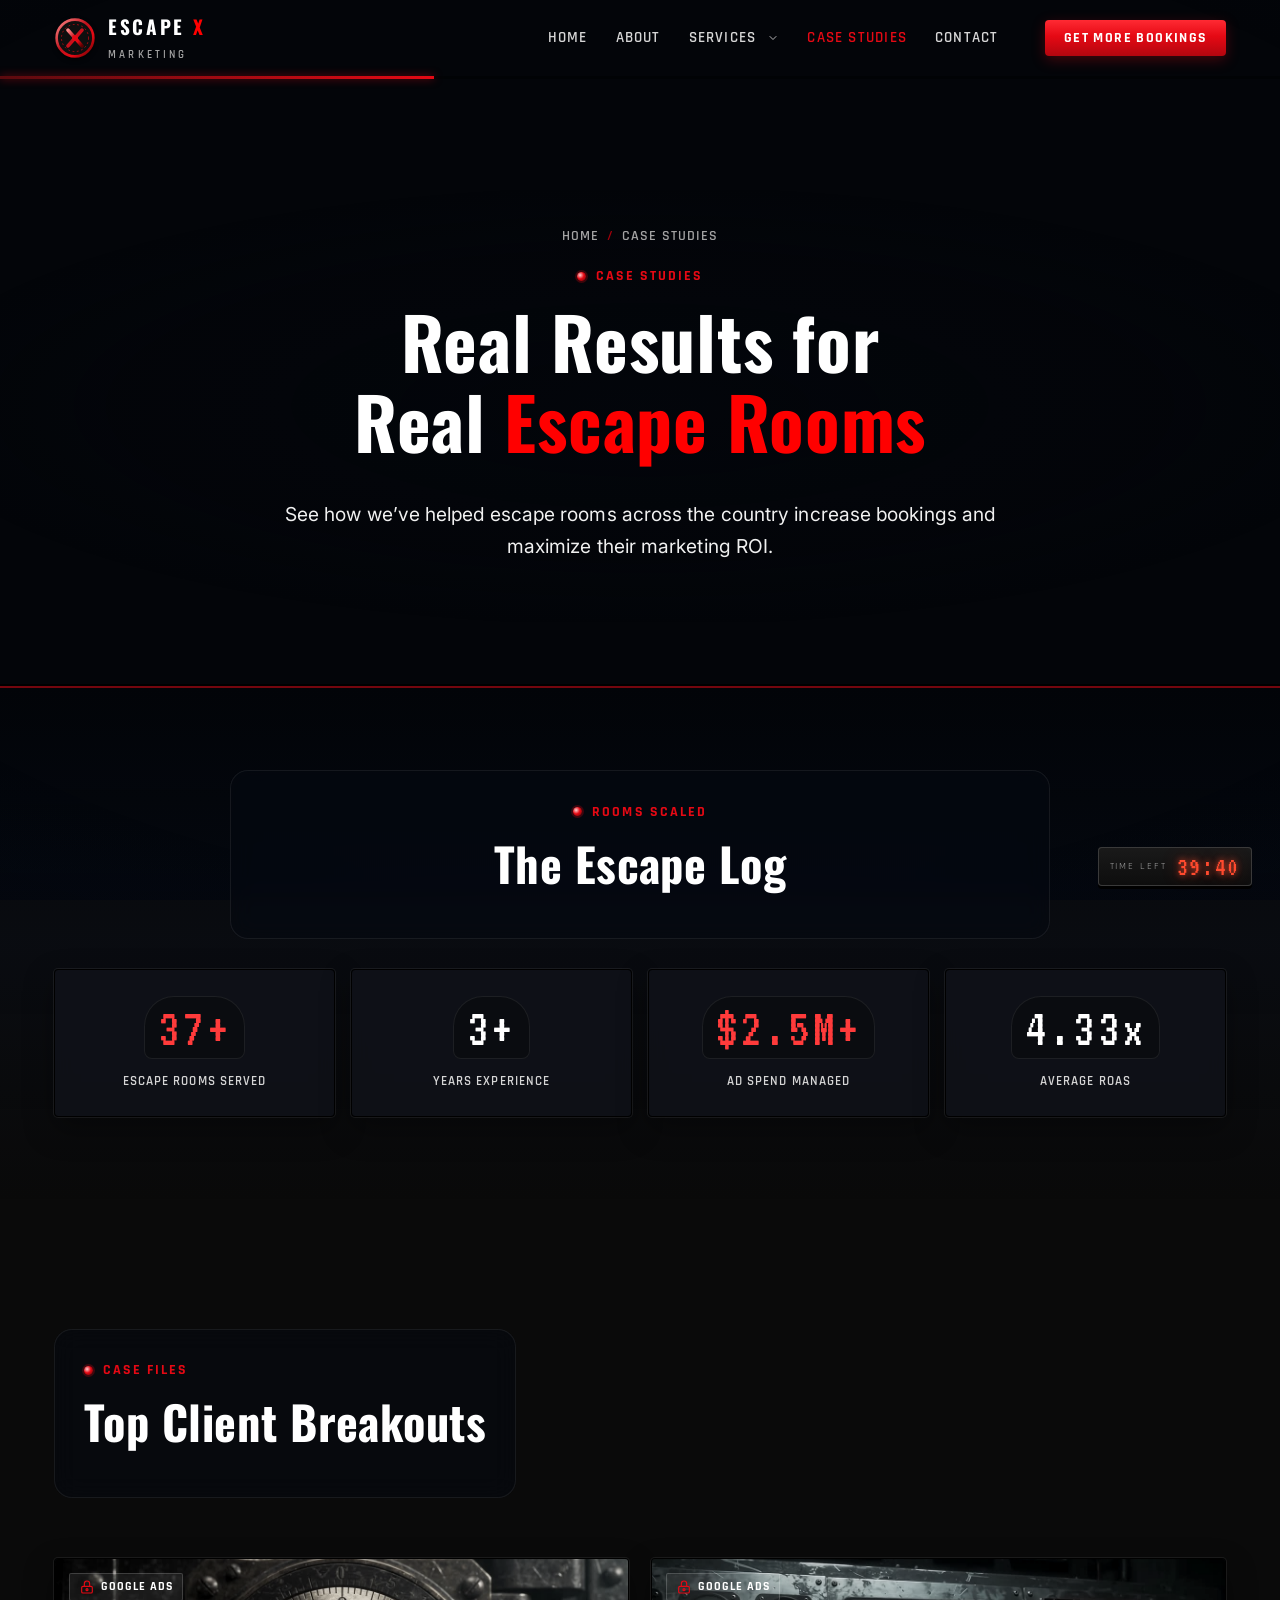
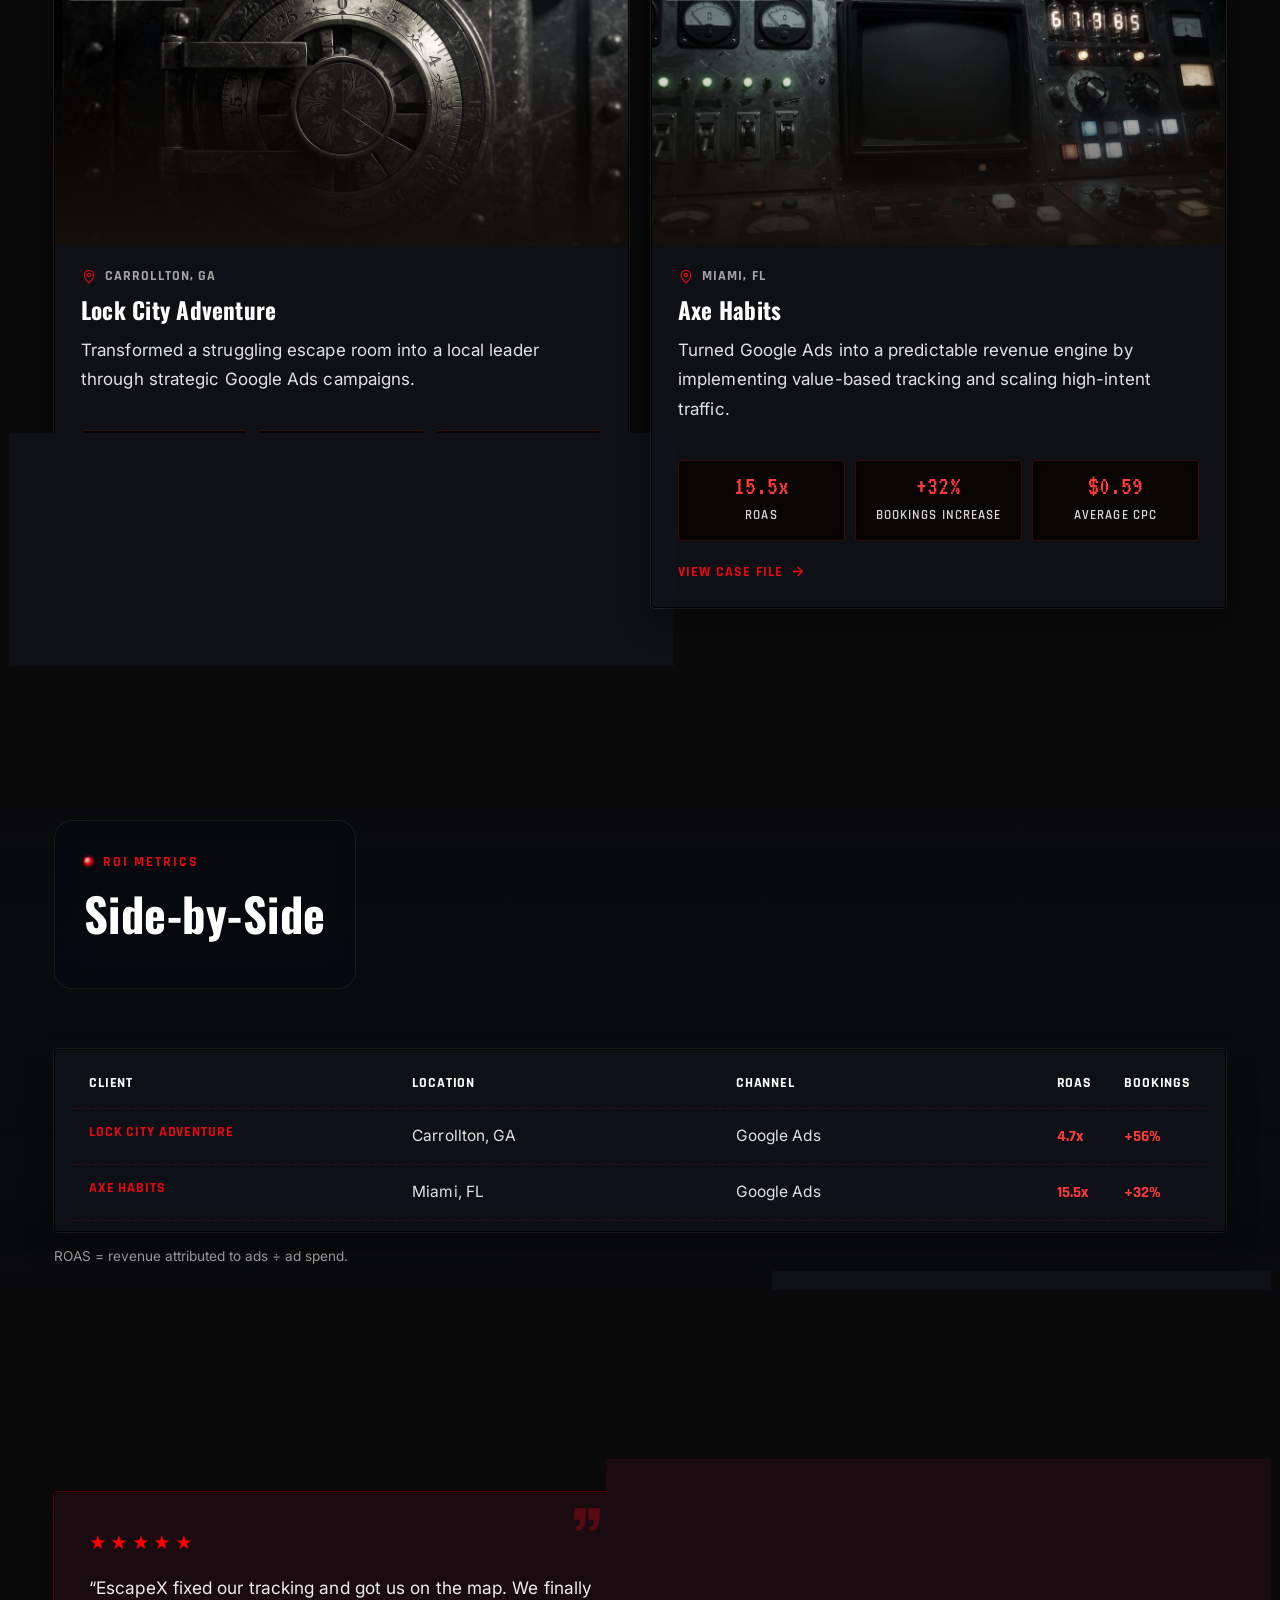
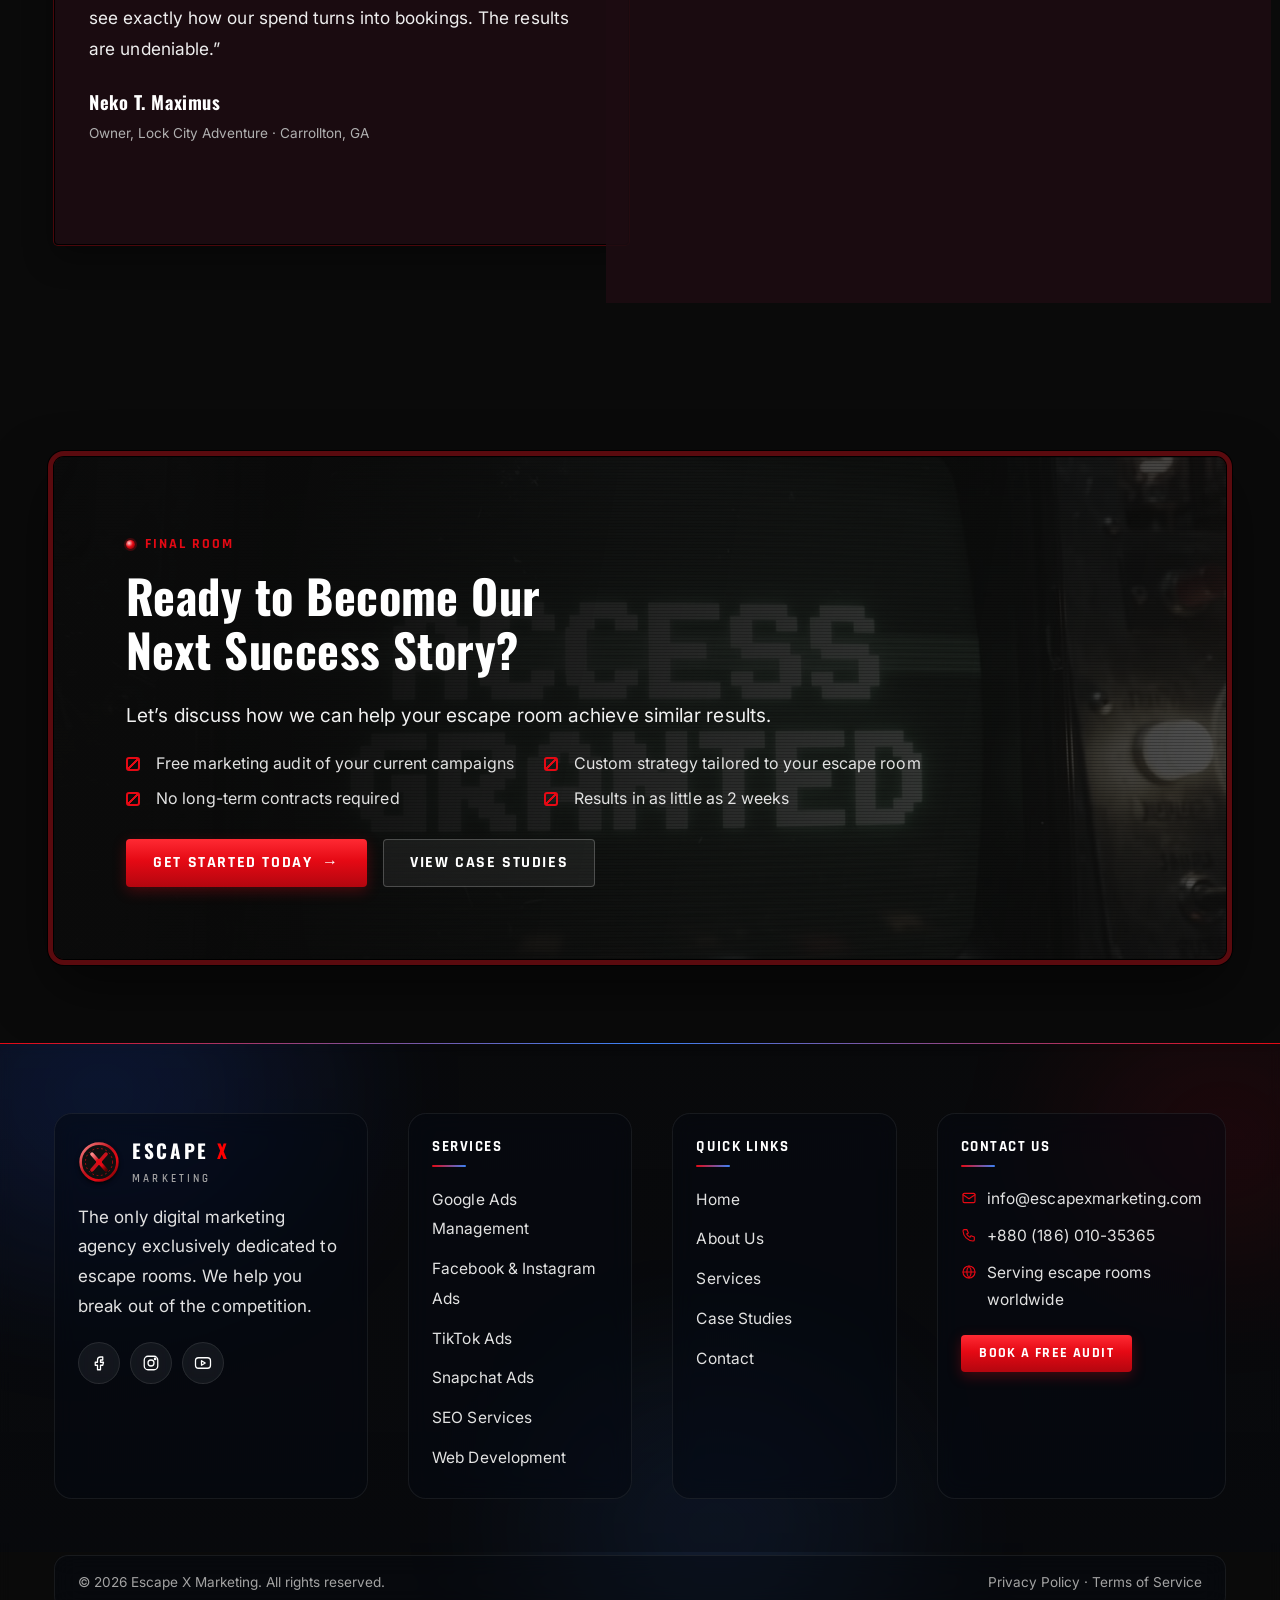
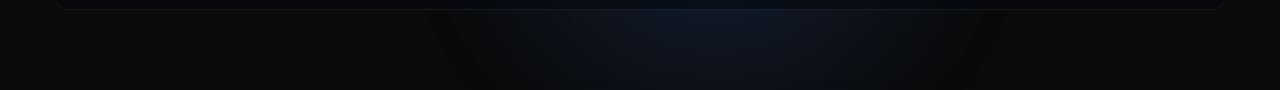
==== commit a0311352: "Add files via upload" ====
--- a/case-studies.html
+++ b/case-studies.html
@@ -124,5 +124,7 @@
   </div>
 </footer>
 <script src="assets/js/site.js" defer></script>
+<script src="assets/js/scroll-world.js"></script>
+<script>mountScrollWorld({"sections": [{"label": "The Evidence Room", "clip": "assets/video/pages/case-studies-1.mp4", "clipMobile": "assets/video/pages/case-studies-1-m.mp4", "still": "assets/img/pages/case-studies-1.jpg", "anchor": null}], "timer": {"from": 3600}, "rail": false, "lite": false, "crossfade": 0.45});</script>
 </body>
 </html>
